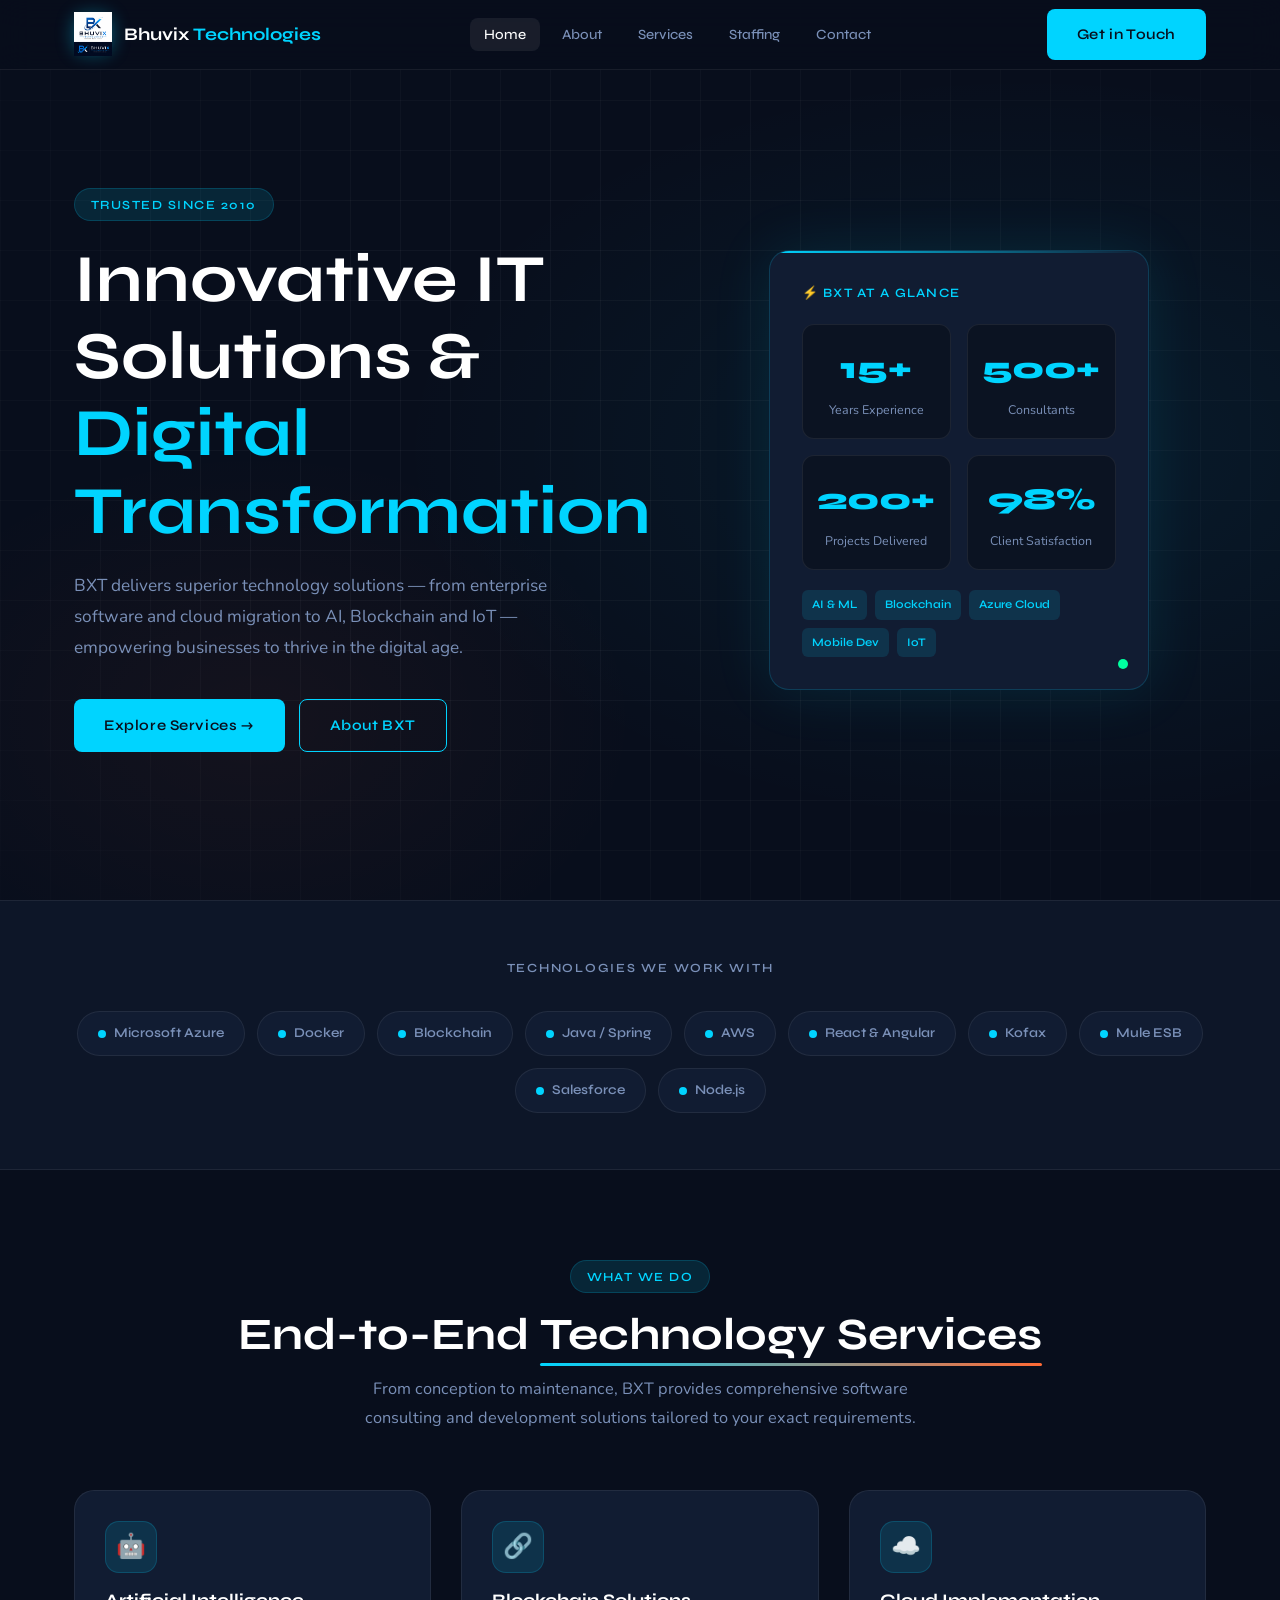
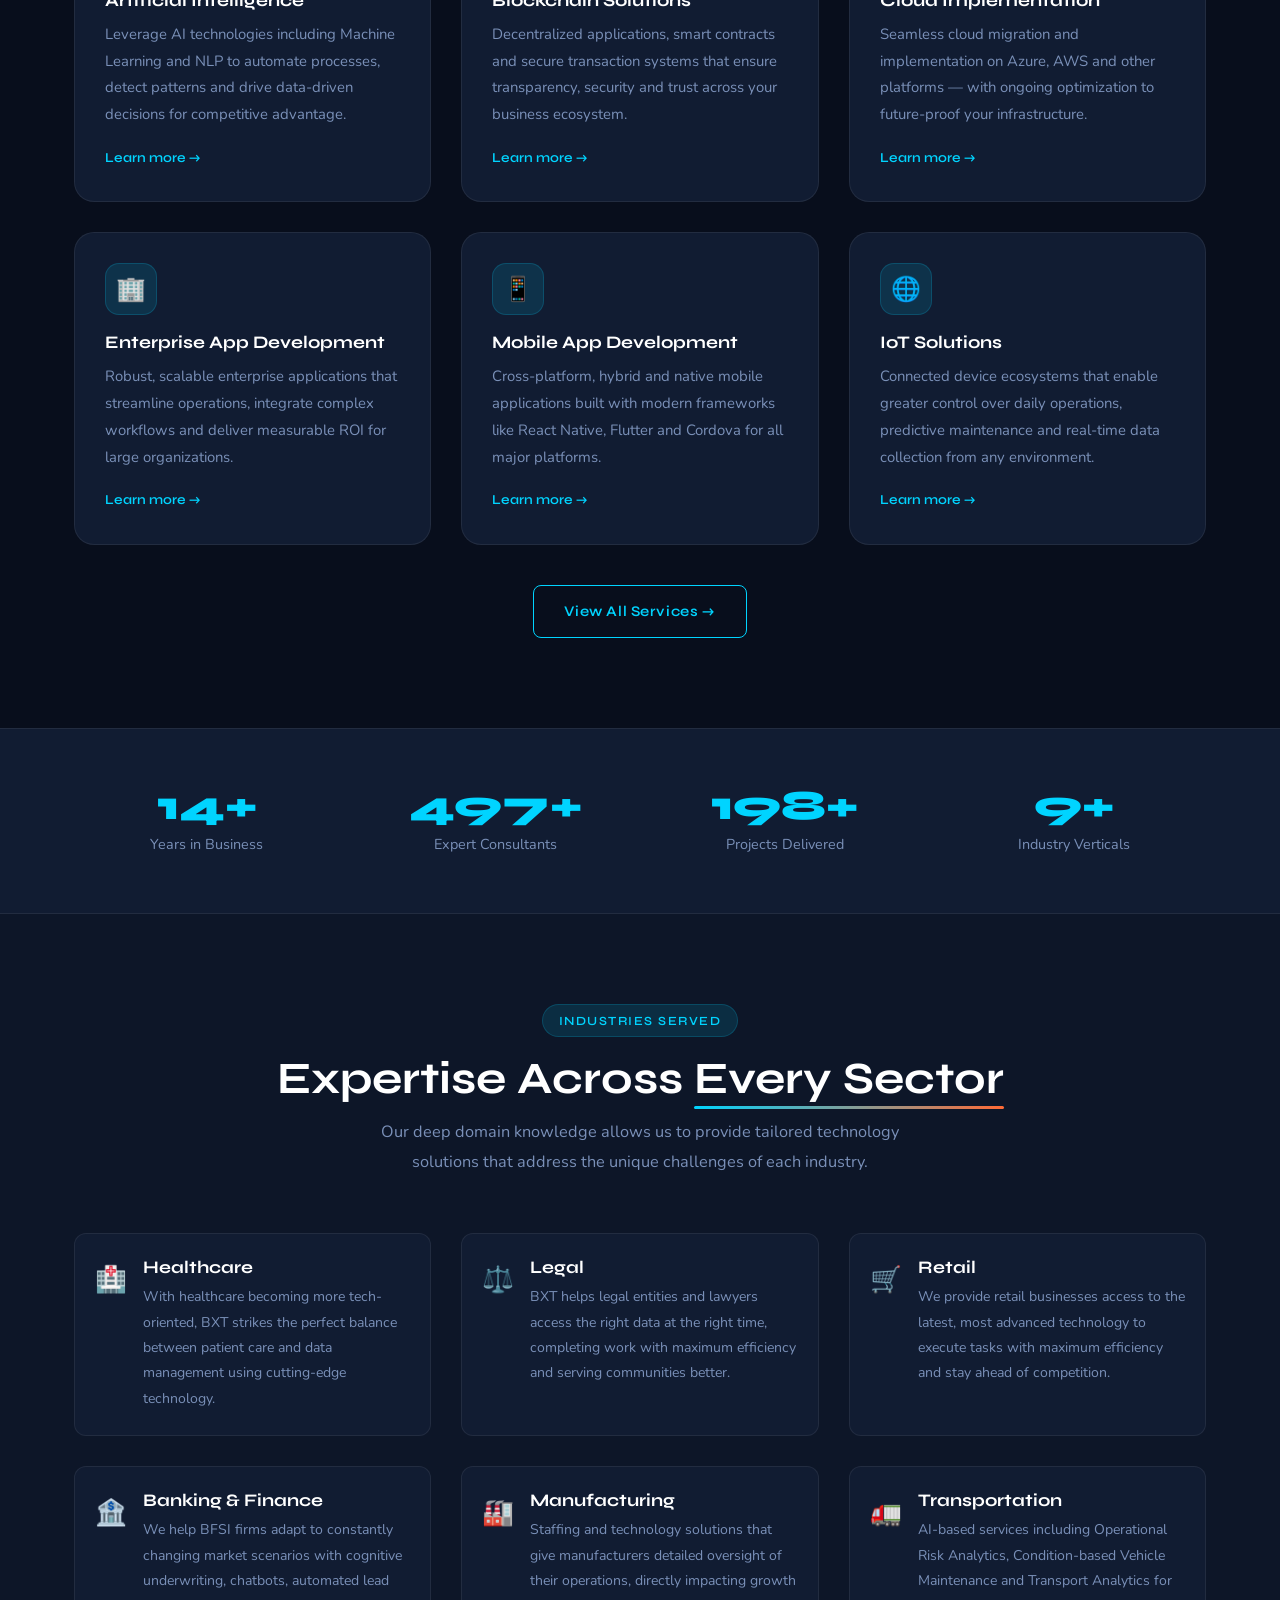
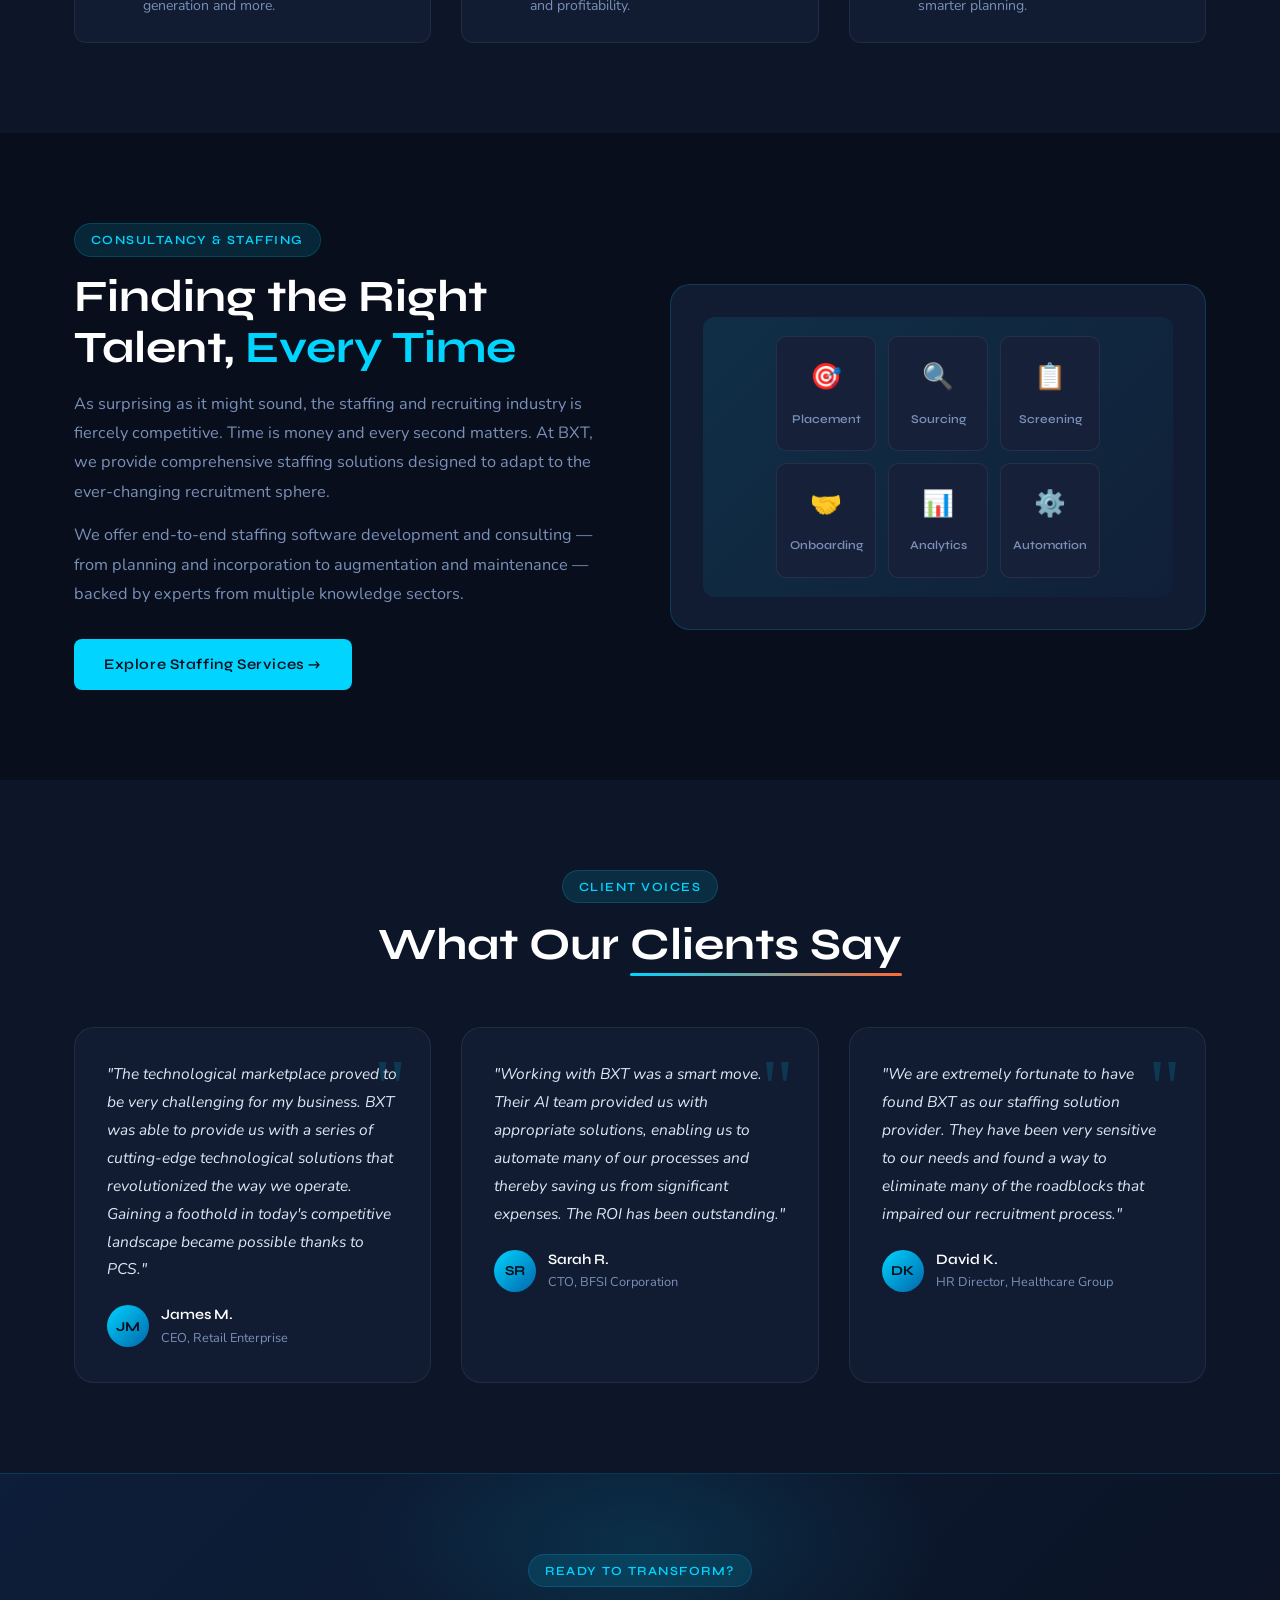
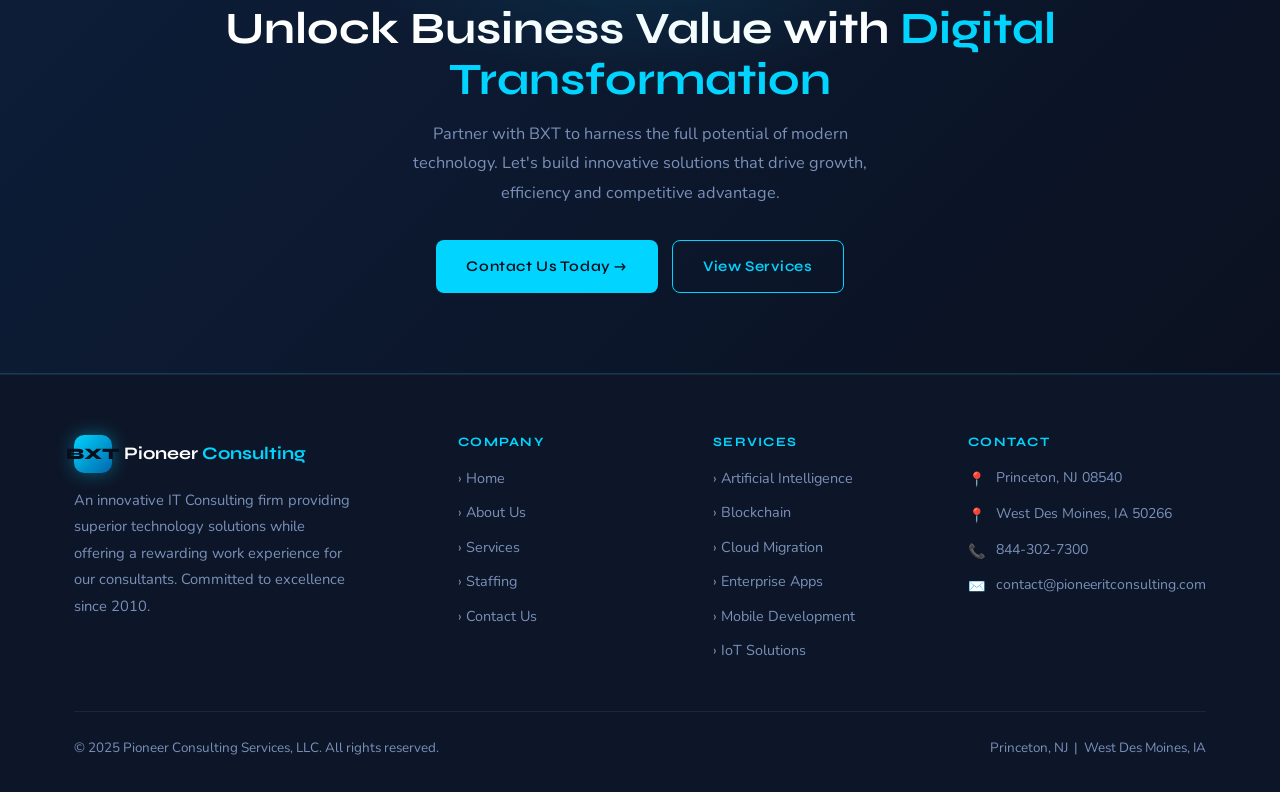
==== index.html @ 69ef2c5a "File uploaded First commit." ====
<!DOCTYPE html>
<html lang="en">
<head>
  <meta charset="UTF-8" />
  <meta name="viewport" content="width=device-width, initial-scale=1.0" />
  <title>Pioneer Consulting Services – Innovative IT Solutions</title>
  <link rel="stylesheet" href="style.css" />
</head>
<body>

<!-- ══ NAVBAR ══ -->
<nav class="navbar">
  <div class="container">
	<!-- <a href="index.html" class="nav-logo"> -->
	  <!-- <img src="logo.png" alt="Pioneer Consulting Services" style="height:44px; width:auto; display:block;" /> -->
	<!-- </a> -->
    <a href="index.html" class="nav-logo">
      <div class="nav-logo-icon"><img src="logo.jpeg" alt="Pioneer Consulting Services" style="height:44px; width:auto; display:block;" /></div>
      <div class="nav-logo-text">Bhuvix <span>Technologies</span></div>
    </a>
    <ul class="nav-links" id="navLinks">
      <li><a href="index.html">Home</a></li>
      <li><a href="about.html">About</a></li>
      <li><a href="services.html">Services</a></li>
      <li><a href="staffing.html">Staffing</a></li>
      <li><a href="contact.html">Contact</a></li>
    </ul>
    <div class="nav-cta-wrap">
      <a href="contact.html" class="btn btn-primary nav-cta">Get in Touch</a>
    </div>
    <div class="nav-hamburger" id="hamburger">
      <span></span><span></span><span></span>
    </div>
  </div>
</nav>

<!-- ══ HERO ══ -->
<section class="hero">
  <div class="hero-bg"></div>
  <div class="hero-grid"></div>
  <div class="container">
    <div class="hero-inner">
      <div class="hero-content">
        <div class="pill">Trusted Since 2010</div>
        <h1>Innovative IT Solutions &amp; <span>Digital Transformation</span></h1>
        <p>BXT delivers superior technology solutions — from enterprise software and cloud migration to AI, Blockchain and IoT — empowering businesses to thrive in the digital age.</p>
        <div class="hero-btns">
          <a href="services.html" class="btn btn-primary">Explore Services &rarr;</a>
          <a href="about.html" class="btn btn-outline">About BXT</a>
        </div>
      </div>
      <div class="hero-visual">
        <div class="hero-card">
          <div class="hero-card-title">⚡ BXT at a Glance</div>
          <div class="hero-stat-grid">
            <div class="hero-stat">
              <div class="num"><span data-target="15" data-suffix="+">0+</span></div>
              <div class="lbl">Years Experience</div>
            </div>
            <div class="hero-stat">
              <div class="num"><span data-target="500" data-suffix="+">0+</span></div>
              <div class="lbl">Consultants</div>
            </div>
            <div class="hero-stat">
              <div class="num"><span data-target="200" data-suffix="+">0+</span></div>
              <div class="lbl">Projects Delivered</div>
            </div>
            <div class="hero-stat">
              <div class="num"><span data-target="98" data-suffix="%">0%</span></div>
              <div class="lbl">Client Satisfaction</div>
            </div>
          </div>
          <div class="hero-tech-row">
            <span class="hero-tech-tag">AI &amp; ML</span>
            <span class="hero-tech-tag">Blockchain</span>
            <span class="hero-tech-tag">Azure Cloud</span>
            <span class="hero-tech-tag">Mobile Dev</span>
            <span class="hero-tech-tag">IoT</span>
          </div>
          <div class="hero-pulse"></div>
        </div>
      </div>
    </div>
  </div>
</section>

<!-- ══ TECH STRIP ══ -->
<div class="tech-strip">
  <div class="container">
    <p class="tech-strip-label">Technologies We Work With</p>
    <div class="tech-logos">
      <div class="tech-logo-pill"><span class="dot"></span> Microsoft Azure</div>
      <div class="tech-logo-pill"><span class="dot"></span> Docker</div>
      <div class="tech-logo-pill"><span class="dot"></span> Blockchain</div>
      <div class="tech-logo-pill"><span class="dot"></span> Java / Spring</div>
      <div class="tech-logo-pill"><span class="dot"></span> AWS</div>
      <div class="tech-logo-pill"><span class="dot"></span> React &amp; Angular</div>
      <div class="tech-logo-pill"><span class="dot"></span> Kofax</div>
      <div class="tech-logo-pill"><span class="dot"></span> Mule ESB</div>
      <div class="tech-logo-pill"><span class="dot"></span> Salesforce</div>
      <div class="tech-logo-pill"><span class="dot"></span> Node.js</div>
    </div>
  </div>
</div>

<!-- ══ SERVICES OVERVIEW ══ -->
<section class="section">
  <div class="container">
    <div class="section-head animate">
      <div class="pill">What We Do</div>
      <h2>End-to-End <span class="u-line">Technology Services</span></h2>
      <p>From conception to maintenance, BXT provides comprehensive software consulting and development solutions tailored to your exact requirements.</p>
    </div>
    <div class="grid-3">
      <div class="svc-card animate delay-1">
        <div class="svc-icon">🤖</div>
        <h3>Artificial Intelligence</h3>
        <p>Leverage AI technologies including Machine Learning and NLP to automate processes, detect patterns and drive data-driven decisions for competitive advantage.</p>
        <a href="services.html" class="arrow">Learn more &rarr;</a>
      </div>
      <div class="svc-card animate delay-2">
        <div class="svc-icon">🔗</div>
        <h3>Blockchain Solutions</h3>
        <p>Decentralized applications, smart contracts and secure transaction systems that ensure transparency, security and trust across your business ecosystem.</p>
        <a href="services.html" class="arrow">Learn more &rarr;</a>
      </div>
      <div class="svc-card animate delay-3">
        <div class="svc-icon">☁️</div>
        <h3>Cloud Implementation</h3>
        <p>Seamless cloud migration and implementation on Azure, AWS and other platforms — with ongoing optimization to future-proof your infrastructure.</p>
        <a href="services.html" class="arrow">Learn more &rarr;</a>
      </div>
      <div class="svc-card animate delay-1">
        <div class="svc-icon">🏢</div>
        <h3>Enterprise App Development</h3>
        <p>Robust, scalable enterprise applications that streamline operations, integrate complex workflows and deliver measurable ROI for large organizations.</p>
        <a href="services.html" class="arrow">Learn more &rarr;</a>
      </div>
      <div class="svc-card animate delay-2">
        <div class="svc-icon">📱</div>
        <h3>Mobile App Development</h3>
        <p>Cross-platform, hybrid and native mobile applications built with modern frameworks like React Native, Flutter and Cordova for all major platforms.</p>
        <a href="services.html" class="arrow">Learn more &rarr;</a>
      </div>
      <div class="svc-card animate delay-3">
        <div class="svc-icon">🌐</div>
        <h3>IoT Solutions</h3>
        <p>Connected device ecosystems that enable greater control over daily operations, predictive maintenance and real-time data collection from any environment.</p>
        <a href="services.html" class="arrow">Learn more &rarr;</a>
      </div>
    </div>
    <div style="text-align:center; margin-top:40px;">
      <a href="services.html" class="btn btn-outline">View All Services &rarr;</a>
    </div>
  </div>
</section>

<!-- ══ STATS BANNER ══ -->
<div class="stats-banner">
  <div class="container">
    <div class="stat-item animate">
      <div class="num"><span data-target="15" data-suffix="+">0</span></div>
      <div class="lbl">Years in Business</div>
    </div>
    <div class="stat-item animate delay-1">
      <div class="num"><span data-target="500" data-suffix="+">0</span></div>
      <div class="lbl">Expert Consultants</div>
    </div>
    <div class="stat-item animate delay-2">
      <div class="num"><span data-target="200" data-suffix="+">0</span></div>
      <div class="lbl">Projects Delivered</div>
    </div>
    <div class="stat-item animate delay-3">
      <div class="num"><span data-target="10" data-suffix="+">0</span></div>
      <div class="lbl">Industry Verticals</div>
    </div>
  </div>
</div>

<!-- ══ INDUSTRIES ══ -->
<section class="section section--alt">
  <div class="container">
    <div class="section-head animate">
      <div class="pill">Industries Served</div>
      <h2>Expertise Across <span class="u-line">Every Sector</span></h2>
      <p>Our deep domain knowledge allows us to provide tailored technology solutions that address the unique challenges of each industry.</p>
    </div>
    <div class="grid-3">
      <div class="ind-card animate delay-1">
        <div class="ind-icon">🏥</div>
        <div>
          <h4>Healthcare</h4>
          <p>With healthcare becoming more tech-oriented, BXT strikes the perfect balance between patient care and data management using cutting-edge technology.</p>
        </div>
      </div>
      <div class="ind-card animate delay-2">
        <div class="ind-icon">⚖️</div>
        <div>
          <h4>Legal</h4>
          <p>BXT helps legal entities and lawyers access the right data at the right time, completing work with maximum efficiency and serving communities better.</p>
        </div>
      </div>
      <div class="ind-card animate delay-3">
        <div class="ind-icon">🛒</div>
        <div>
          <h4>Retail</h4>
          <p>We provide retail businesses access to the latest, most advanced technology to execute tasks with maximum efficiency and stay ahead of competition.</p>
        </div>
      </div>
      <div class="ind-card animate delay-1">
        <div class="ind-icon">🏦</div>
        <div>
          <h4>Banking &amp; Finance</h4>
          <p>We help BFSI firms adapt to constantly changing market scenarios with cognitive underwriting, chatbots, automated lead generation and more.</p>
        </div>
      </div>
      <div class="ind-card animate delay-2">
        <div class="ind-icon">🏭</div>
        <div>
          <h4>Manufacturing</h4>
          <p>Staffing and technology solutions that give manufacturers detailed oversight of their operations, directly impacting growth and profitability.</p>
        </div>
      </div>
      <div class="ind-card animate delay-3">
        <div class="ind-icon">🚛</div>
        <div>
          <h4>Transportation</h4>
          <p>AI-based services including Operational Risk Analytics, Condition-based Vehicle Maintenance and Transport Analytics for smarter planning.</p>
        </div>
      </div>
    </div>
  </div>
</section>

<!-- ══ STAFFING HIGHLIGHT ══ -->
<section class="section">
  <div class="container">
    <div class="about-block">
      <div class="animate">
        <div class="pill">Consultancy &amp; Staffing</div>
        <h2>Finding the Right Talent, <span style="color:var(--cyan)">Every Time</span></h2>
        <p>As surprising as it might sound, the staffing and recruiting industry is fiercely competitive. Time is money and every second matters. At BXT, we provide comprehensive staffing solutions designed to adapt to the ever-changing recruitment sphere.</p>
        <p>We offer end-to-end staffing software development and consulting — from planning and incorporation to augmentation and maintenance — backed by experts from multiple knowledge sectors.</p>
        <a href="staffing.html" class="btn btn-primary" style="margin-top:16px;">Explore Staffing Services &rarr;</a>
      </div>
      <div class="about-img animate delay-2">
        <div class="about-img-inner">
          <div class="about-icon-grid">
            <div class="about-icon-cell"><span class="icon">🎯</span><span>Placement</span></div>
            <div class="about-icon-cell"><span class="icon">🔍</span><span>Sourcing</span></div>
            <div class="about-icon-cell"><span class="icon">📋</span><span>Screening</span></div>
            <div class="about-icon-cell"><span class="icon">🤝</span><span>Onboarding</span></div>
            <div class="about-icon-cell"><span class="icon">📊</span><span>Analytics</span></div>
            <div class="about-icon-cell"><span class="icon">⚙️</span><span>Automation</span></div>
          </div>
        </div>
      </div>
    </div>
  </div>
</section>

<!-- ══ TESTIMONIALS ══ -->
<section class="section section--alt">
  <div class="container">
    <div class="section-head animate">
      <div class="pill">Client Voices</div>
      <h2>What Our <span class="u-line">Clients Say</span></h2>
    </div>
    <div class="grid-3">
      <div class="testi-card animate delay-1">
        <p class="testi-text">"The technological marketplace proved to be very challenging for my business. BXT was able to provide us with a series of cutting-edge technological solutions that revolutionized the way we operate. Gaining a foothold in today's competitive landscape became possible thanks to PCS."</p>
        <div class="testi-author">
          <div class="testi-avatar">JM</div>
          <div>
            <div class="testi-name">James M.</div>
            <div class="testi-role">CEO, Retail Enterprise</div>
          </div>
        </div>
      </div>
      <div class="testi-card animate delay-2">
        <p class="testi-text">"Working with BXT was a smart move. Their AI team provided us with appropriate solutions, enabling us to automate many of our processes and thereby saving us from significant expenses. The ROI has been outstanding."</p>
        <div class="testi-author">
          <div class="testi-avatar">SR</div>
          <div>
            <div class="testi-name">Sarah R.</div>
            <div class="testi-role">CTO, BFSI Corporation</div>
          </div>
        </div>
      </div>
      <div class="testi-card animate delay-3">
        <p class="testi-text">"We are extremely fortunate to have found BXT as our staffing solution provider. They have been very sensitive to our needs and found a way to eliminate many of the roadblocks that impaired our recruitment process."</p>
        <div class="testi-author">
          <div class="testi-avatar">DK</div>
          <div>
            <div class="testi-name">David K.</div>
            <div class="testi-role">HR Director, Healthcare Group</div>
          </div>
        </div>
      </div>
    </div>
  </div>
</section>

<!-- ══ CTA BANNER ══ -->
<div class="cta-banner">
  <div class="container">
    <div class="pill">Ready to Transform?</div>
    <h2>Unlock Business Value with <span style="color:var(--cyan)">Digital Transformation</span></h2>
    <p>Partner with BXT to harness the full potential of modern technology. Let's build innovative solutions that drive growth, efficiency and competitive advantage.</p>
    <div class="cta-btns">
      <a href="contact.html" class="btn btn-primary">Contact Us Today &rarr;</a>
      <a href="services.html" class="btn btn-outline">View Services</a>
    </div>
  </div>
</div>

<!-- ══ FOOTER ══ -->
<footer>
  <div class="container">
    <div class="footer-grid">
      <div class="footer-brand">
        <a href="index.html" class="nav-logo" style="display:inline-flex;">
          <div class="nav-logo-icon">BXT</div>
          <div class="nav-logo-text">Pioneer <span>Consulting</span></div>
        </a>
        <p>An innovative IT Consulting firm providing superior technology solutions while offering a rewarding work experience for our consultants. Committed to excellence since 2010.</p>
      </div>
      <div class="footer-col">
        <h5>Company</h5>
        <ul>
          <li><a href="index.html">&rsaquo; Home</a></li>
          <li><a href="about.html">&rsaquo; About Us</a></li>
          <li><a href="services.html">&rsaquo; Services</a></li>
          <li><a href="staffing.html">&rsaquo; Staffing</a></li>
          <li><a href="contact.html">&rsaquo; Contact Us</a></li>
        </ul>
      </div>
      <div class="footer-col">
        <h5>Services</h5>
        <ul>
          <li><a href="services.html">&rsaquo; Artificial Intelligence</a></li>
          <li><a href="services.html">&rsaquo; Blockchain</a></li>
          <li><a href="services.html">&rsaquo; Cloud Migration</a></li>
          <li><a href="services.html">&rsaquo; Enterprise Apps</a></li>
          <li><a href="services.html">&rsaquo; Mobile Development</a></li>
          <li><a href="services.html">&rsaquo; IoT Solutions</a></li>
        </ul>
      </div>
      <div class="footer-col">
        <h5>Contact</h5>
        <ul class="footer-contact">
          <li><span class="icon">📍</span> Princeton, NJ 08540</li>
          <li><span class="icon">📍</span> West Des Moines, IA 50266</li>
          <li><span class="icon">📞</span> 844-302-7300</li>
          <li><span class="icon">✉️</span> contact@pioneeritconsulting.com</li>
        </ul>
      </div>
    </div>
    <div class="footer-bottom">
      <p style="color:var(--muted);">&copy; 2025 Pioneer Consulting Services, LLC. All rights reserved.</p>
      <p style="color:var(--muted);">Princeton, NJ &nbsp;|&nbsp; West Des Moines, IA</p>
    </div>
  </div>
</footer>

<script src="script.js"></script>
</body>
</html>
---- style.css ----
/* ================================================
   PIONEER CONSULTING SERVICES – Main Stylesheet
   Design: Deep-space precision tech
   ================================================ */

@import url('https://fonts.googleapis.com/css2?family=Syne:wght@400;500;600;700;800&family=Nunito:wght@300;400;500;600&display=swap');

/* ── CSS Variables ── */
:root {
  --bg:         #080E1C;
  --bg2:        #0D1628;
  --card:       #111C32;
  --card2:      #162038;
  --cyan:       #00D4FF;
  --cyan-dim:   rgba(0, 212, 255, 0.12);
  --cyan-mid:   rgba(0, 212, 255, 0.25);
  --orange:     #FF6A35;
  --orange-dim: rgba(255, 106, 53, 0.12);
  --text:       #DDE6F5;
  --muted:      #7A90B8;
  --white:      #FFFFFF;
  --border:     rgba(0, 212, 255, 0.18);
  --border2:    rgba(255, 255, 255, 0.07);
  --shadow:     0 4px 40px rgba(0, 0, 0, 0.55);
  --radius:     12px;
  --radius-lg:  20px;
  --nav-h:      70px;
}

/* ── Reset ── */
*, *::before, *::after { box-sizing: border-box; margin: 0; padding: 0; }
html { scroll-behavior: smooth; }
body {
  font-family: 'Nunito', sans-serif;
  font-weight: 400;
  background: var(--bg);
  color: var(--text);
  line-height: 1.7;
  overflow-x: hidden;
}
img { max-width: 100%; display: block; }
a { color: inherit; text-decoration: none; }
ul { list-style: none; }

/* ── Typography ── */
h1,h2,h3,h4,h5 {
  font-family: 'Syne', sans-serif;
  font-weight: 700;
  line-height: 1.15;
  color: var(--white);
}
h1 { font-size: clamp(2.4rem, 5.5vw, 4.2rem); }
h2 { font-size: clamp(1.8rem, 3.5vw, 2.8rem); }
h3 { font-size: 1.35rem; }
h4 { font-size: 1.1rem; }
p  { color: var(--muted); font-size: 1.02rem; line-height: 1.8; }

/* ── Layout helpers ── */
.container { max-width: 1180px; margin: 0 auto; padding: 0 24px; }
.section    { padding: 90px 0; }
.section--alt { background: var(--bg2); }
.grid-2 { display: grid; grid-template-columns: repeat(2, 1fr); gap: 40px; }
.grid-3 { display: grid; grid-template-columns: repeat(3, 1fr); gap: 30px; }
.grid-4 { display: grid; grid-template-columns: repeat(4, 1fr); gap: 24px; }
@media(max-width:900px) { .grid-2,.grid-3,.grid-4 { grid-template-columns: 1fr; } }
@media(min-width:600px) and (max-width:900px) {
  .grid-3 { grid-template-columns: repeat(2,1fr); }
  .grid-4 { grid-template-columns: repeat(2,1fr); }
}

/* ── Pill label ── */
.pill {
  display: inline-block;
  font-family: 'Syne', sans-serif;
  font-size: 0.78rem;
  font-weight: 600;
  letter-spacing: 0.12em;
  text-transform: uppercase;
  background: var(--cyan-dim);
  color: var(--cyan);
  border: 1px solid var(--border);
  border-radius: 50px;
  padding: 5px 16px;
  margin-bottom: 16px;
}

/* ── Section heading ── */
.section-head { text-align: center; margin-bottom: 56px; }
.section-head h2 { margin-bottom: 14px; }
.section-head p  { max-width: 580px; margin: 0 auto; }
.section-head .pill { margin: 0 auto 16px; display: table; }

/* ── Accent underline ── */
.u-line {
  display: inline-block;
  position: relative;
}
.u-line::after {
  content: '';
  position: absolute;
  bottom: -5px;
  left: 0; right: 0;
  height: 3px;
  background: linear-gradient(90deg, var(--cyan), var(--orange));
  border-radius: 2px;
}

/* ── Buttons ── */
.btn {
  display: inline-flex;
  align-items: center;
  gap: 8px;
  font-family: 'Syne', sans-serif;
  font-size: 0.92rem;
  font-weight: 600;
  letter-spacing: 0.04em;
  padding: 13px 30px;
  border-radius: 8px;
  cursor: pointer;
  transition: all .25s ease;
  border: none;
}
.btn-primary {
  background: var(--cyan);
  color: var(--bg);
}
.btn-primary:hover { background: #33DEFF; transform: translateY(-2px); box-shadow: 0 8px 28px rgba(0,212,255,.35); }
.btn-outline {
  background: transparent;
  color: var(--cyan);
  border: 1.5px solid var(--cyan);
}
.btn-outline:hover { background: var(--cyan-dim); transform: translateY(-2px); }
.btn-orange {
  background: var(--orange);
  color: var(--white);
}
.btn-orange:hover { background: #ff7f52; transform: translateY(-2px); box-shadow: 0 8px 28px rgba(255,106,53,.35); }

/* ── Navbar ── */
.navbar {
  position: fixed; top: 0; left: 0; right: 0; z-index: 999;
  height: var(--nav-h);
  background: rgba(8, 14, 28, 0.85);
  backdrop-filter: blur(16px);
  border-bottom: 1px solid var(--border2);
  display: flex;
  align-items: center;
}
.navbar .container {
  display: flex;
  align-items: center;
  justify-content: space-between;
  width: 100%;
}
.nav-logo {
  display: flex; align-items: center; gap: 12px;
}
.nav-logo-icon {
  width: 38px; height: 38px;
  background: linear-gradient(135deg, var(--cyan), #0066AA);
  border-radius: 10px;
  display: flex; align-items: center; justify-content: center;
  font-family: 'Syne', sans-serif;
  font-size: 1rem; font-weight: 800;
  color: var(--bg);
  box-shadow: 0 0 18px rgba(0,212,255,.4);
}
.nav-logo-text { font-family: 'Syne', sans-serif; font-weight: 700; font-size: 1.1rem; color: var(--white); }
.nav-logo-text span { color: var(--cyan); }
.nav-links {
  display: flex; align-items: center; gap: 8px;
}
.nav-links a {
  font-family: 'Syne', sans-serif;
  font-size: 0.88rem;
  font-weight: 500;
  color: var(--muted);
  padding: 8px 14px;
  border-radius: 8px;
  transition: all .2s;
}
.nav-links a:hover, .nav-links a.active { color: var(--white); background: var(--border2); }
.nav-cta { margin-left: 12px; }
.nav-hamburger {
  display: none;
  flex-direction: column; gap: 5px;
  cursor: pointer; padding: 4px;
}
.nav-hamburger span { display: block; width: 24px; height: 2px; background: var(--text); border-radius: 2px; transition: all .3s; }
@media(max-width:768px) {
  .nav-hamburger { display: flex; }
  .nav-links, .nav-cta-wrap { display: none; }
  .nav-links.open {
    display: flex; flex-direction: column;
    position: fixed; top: var(--nav-h); left: 0; right: 0;
    background: var(--bg2);
    border-bottom: 1px solid var(--border);
    padding: 20px 24px;
    gap: 4px;
  }
  .nav-links.open + .nav-cta-wrap { display: block; position: fixed; top: calc(var(--nav-h) + 210px); left: 24px; }
}
.page-pad { padding-top: var(--nav-h); }

/* ── Hero ── */
.hero {
  min-height: 100vh;
  display: flex; align-items: center;
  position: relative;
  overflow: hidden;
  padding: 120px 0 80px;
}
.hero-bg {
  position: absolute; inset: 0; z-index: 0;
  background:
    radial-gradient(ellipse 70% 60% at 80% 50%, rgba(0,212,255,0.07) 0%, transparent 70%),
    radial-gradient(ellipse 50% 50% at 20% 80%, rgba(255,106,53,0.05) 0%, transparent 60%),
    var(--bg);
}
.hero-grid {
  position: absolute; inset: 0; z-index: 0;
  background-image:
    linear-gradient(var(--border2) 1px, transparent 1px),
    linear-gradient(90deg, var(--border2) 1px, transparent 1px);
  background-size: 50px 50px;
  opacity: .5;
  mask-image: radial-gradient(ellipse 80% 80% at 50% 50%, black 40%, transparent 100%);
}
.hero .container { position: relative; z-index: 1; }
.hero-inner {
  display: grid; grid-template-columns: 1fr 1fr; gap: 60px; align-items: center;
}
@media(max-width:768px) { .hero-inner { grid-template-columns: 1fr; } }
.hero-content .pill { margin-bottom: 20px; }
.hero-content h1 { margin-bottom: 20px; }
.hero-content h1 span { color: var(--cyan); }
.hero-content p { font-size: 1.08rem; margin-bottom: 36px; max-width: 500px; }
.hero-btns { display: flex; gap: 14px; flex-wrap: wrap; }
.hero-visual {
  position: relative;
  display: flex; align-items: center; justify-content: center;
}
.hero-card {
  background: var(--card);
  border: 1px solid var(--border);
  border-radius: var(--radius-lg);
  padding: 32px;
  box-shadow: 0 0 60px rgba(0,212,255,.1);
  width: 100%; max-width: 380px;
  position: relative;
  overflow: hidden;
}
.hero-card::before {
  content: '';
  position: absolute; top: 0; left: 0; right: 0;
  height: 2px;
  background: linear-gradient(90deg, var(--cyan), transparent);
}
.hero-card-title {
  font-family: 'Syne', sans-serif;
  font-size: 0.8rem; font-weight: 600;
  letter-spacing: .1em; text-transform: uppercase;
  color: var(--cyan); margin-bottom: 20px;
}
.hero-stat-grid { display: grid; grid-template-columns: 1fr 1fr; gap: 16px; }
.hero-stat {
  background: rgba(0,0,0,.3);
  border: 1px solid var(--border2);
  border-radius: var(--radius);
  padding: 18px 14px;
  text-align: center;
}
.hero-stat .num {
  font-family: 'Syne', sans-serif;
  font-size: 1.9rem; font-weight: 800; color: var(--white);
}
.hero-stat .num span { color: var(--cyan); }
.hero-stat .lbl { font-size: 0.78rem; color: var(--muted); margin-top: 4px; }
.hero-tech-row {
  display: flex; flex-wrap: wrap; gap: 8px; margin-top: 20px;
}
.hero-tech-tag {
  font-family: 'Syne', sans-serif;
  font-size: 0.72rem; font-weight: 600;
  background: var(--cyan-dim);
  color: var(--cyan);
  border-radius: 6px;
  padding: 5px 10px;
}
.hero-pulse {
  position: absolute; bottom: 20px; right: 20px;
  width: 10px; height: 10px;
  background: #00FF9F;
  border-radius: 50%;
  animation: pulse 2s ease-in-out infinite;
}
@keyframes pulse {
  0%,100% { box-shadow: 0 0 0 0 rgba(0,255,159,.6); }
  50%      { box-shadow: 0 0 0 10px rgba(0,255,159,0); }
}

/* ── Services cards ── */
.svc-card {
  background: var(--card);
  border: 1px solid var(--border2);
  border-radius: var(--radius-lg);
  padding: 30px;
  transition: all .3s ease;
  position: relative;
  overflow: hidden;
}
.svc-card::before {
  content: '';
  position: absolute; top: 0; left: 0; right: 0;
  height: 2px;
  background: linear-gradient(90deg, var(--cyan), transparent);
  opacity: 0;
  transition: opacity .3s;
}
.svc-card:hover { border-color: var(--border); transform: translateY(-6px); box-shadow: 0 20px 60px rgba(0,0,0,.4); }
.svc-card:hover::before { opacity: 1; }
.svc-icon {
  width: 52px; height: 52px;
  background: var(--cyan-dim);
  border: 1px solid var(--border);
  border-radius: 14px;
  display: flex; align-items: center; justify-content: center;
  font-size: 1.5rem;
  margin-bottom: 18px;
}
.svc-card h3 { margin-bottom: 10px; font-size: 1.1rem; }
.svc-card p  { font-size: 0.93rem; }
.svc-card .arrow {
  display: inline-flex; align-items: center; gap: 6px;
  color: var(--cyan); font-size: 0.85rem; font-weight: 600;
  margin-top: 18px; font-family: 'Syne', sans-serif;
  transition: gap .2s;
}
.svc-card:hover .arrow { gap: 10px; }

/* ── Stats banner ── */
.stats-banner {
  background: var(--card);
  border-top: 1px solid var(--border2);
  border-bottom: 1px solid var(--border2);
  padding: 56px 0;
}
.stats-banner .container {
  display: grid; grid-template-columns: repeat(4, 1fr); gap: 24px;
  text-align: center;
}
@media(max-width:768px) { .stats-banner .container { grid-template-columns: repeat(2,1fr); } }
.stat-item .num {
  font-family: 'Syne', sans-serif;
  font-size: 2.6rem; font-weight: 800;
  color: var(--cyan);
  line-height: 1;
}
.stat-item .num sup { font-size: 1.2rem; vertical-align: super; }
.stat-item .lbl { font-size: 0.9rem; color: var(--muted); margin-top: 6px; }

/* ── Industry cards ── */
.ind-card {
  background: var(--card);
  border: 1px solid var(--border2);
  border-radius: var(--radius);
  padding: 24px 20px;
  display: flex; align-items: flex-start; gap: 16px;
  transition: all .3s;
}
.ind-card:hover { border-color: var(--border); background: var(--card2); }
.ind-icon { font-size: 1.6rem; flex-shrink: 0; }
.ind-card h4 { margin-bottom: 6px; }
.ind-card p  { font-size: 0.88rem; }

/* ── Tech logos strip ── */
.tech-strip {
  padding: 56px 0;
  background: var(--bg2);
  border-top: 1px solid var(--border2);
  border-bottom: 1px solid var(--border2);
}
.tech-strip-label {
  text-align: center;
  font-family: 'Syne', sans-serif;
  font-size: 0.78rem; font-weight: 600;
  letter-spacing: .14em; text-transform: uppercase;
  color: var(--muted); margin-bottom: 32px;
}
.tech-logos {
  display: flex; flex-wrap: wrap; justify-content: center; align-items: center;
  gap: 12px;
}
.tech-logo-pill {
  display: flex; align-items: center; gap: 8px;
  background: var(--card);
  border: 1px solid var(--border2);
  border-radius: 50px;
  padding: 10px 20px;
  font-family: 'Syne', sans-serif;
  font-size: 0.84rem; font-weight: 600;
  color: var(--muted);
  transition: all .2s;
}
.tech-logo-pill:hover { color: var(--white); border-color: var(--border); background: var(--card2); }
.tech-logo-pill .dot {
  width: 8px; height: 8px; border-radius: 50%;
  background: var(--cyan);
}

/* ── Testimonials ── */
.testi-card {
  background: var(--card);
  border: 1px solid var(--border2);
  border-radius: var(--radius-lg);
  padding: 32px;
  position: relative;
}
.testi-card::before {
  content: '"';
  position: absolute; top: 20px; right: 24px;
  font-size: 5rem; line-height: 1;
  font-family: Georgia, serif;
  color: var(--cyan); opacity: 0.15;
}
.testi-text { font-size: 0.97rem; font-style: italic; color: var(--text); margin-bottom: 20px; }
.testi-author { display: flex; align-items: center; gap: 12px; }
.testi-avatar {
  width: 42px; height: 42px; border-radius: 50%;
  background: linear-gradient(135deg, var(--cyan), #0066AA);
  display: flex; align-items: center; justify-content: center;
  font-family: 'Syne', sans-serif; font-weight: 700; font-size: 0.85rem;
  color: var(--bg);
  flex-shrink: 0;
}
.testi-name { font-family: 'Syne', sans-serif; font-weight: 600; font-size: 0.9rem; color: var(--white); }
.testi-role { font-size: 0.8rem; color: var(--muted); }

/* ── CTA banner ── */
.cta-banner {
  background: linear-gradient(135deg, #0D1E3A 0%, #0B1120 100%);
  border-top: 1px solid var(--border);
  border-bottom: 1px solid var(--border);
  padding: 80px 0;
  text-align: center;
  position: relative; overflow: hidden;
}
.cta-banner::before {
  content: '';
  position: absolute; top: -80px; left: 50%; transform: translateX(-50%);
  width: 600px; height: 300px;
  background: radial-gradient(ellipse, rgba(0,212,255,.12) 0%, transparent 70%);
  pointer-events: none;
}
.cta-banner h2 { margin-bottom: 14px; }
.cta-banner p  { max-width: 500px; margin: 0 auto 32px; }
.cta-btns { display: flex; gap: 14px; justify-content: center; flex-wrap: wrap; }

/* ── Footer ── */
footer {
  background: var(--bg2);
  border-top: 1px solid var(--border2);
  padding: 60px 0 32px;
}
.footer-grid {
  display: grid; grid-template-columns: 1.6fr 1fr 1fr 1fr; gap: 40px;
  margin-bottom: 48px;
}
@media(max-width:900px) { .footer-grid { grid-template-columns: repeat(2, 1fr); } }
@media(max-width:500px)  { .footer-grid { grid-template-columns: 1fr; } }
.footer-brand p { font-size: 0.92rem; margin: 14px 0 20px; max-width: 280px; }
.footer-col h5 {
  font-family: 'Syne', sans-serif;
  font-size: 0.8rem; font-weight: 700;
  letter-spacing: .1em; text-transform: uppercase;
  color: var(--cyan); margin-bottom: 16px;
}
.footer-col ul { display: flex; flex-direction: column; gap: 10px; }
.footer-col ul li a {
  font-size: 0.9rem; color: var(--muted);
  transition: color .2s;
  display: flex; align-items: center; gap: 6px;
}
.footer-col ul li a:hover { color: var(--white); }
.footer-contact li { display: flex; gap: 10px; align-items: flex-start; font-size: 0.88rem; color: var(--muted); }
.footer-contact li .icon { color: var(--cyan); flex-shrink: 0; margin-top: 2px; }
.footer-bottom {
  border-top: 1px solid var(--border2);
  padding-top: 24px;
  display: flex; justify-content: space-between; align-items: center;
  flex-wrap: wrap; gap: 12px;
}
.footer-bottom p { font-size: 0.84rem; margin: 0; }

/* ── Page header (inner pages) ── */
.page-header {
  background: var(--bg2);
  padding: 80px 0 60px;
  position: relative;
  border-bottom: 1px solid var(--border2);
  overflow: hidden;
}
.page-header::before {
  content: '';
  position: absolute; top: -60px; right: -60px;
  width: 400px; height: 400px;
  background: radial-gradient(circle, rgba(0,212,255,.07) 0%, transparent 70%);
}
.page-header .pill { margin-bottom: 12px; }
.page-header h1 { font-size: clamp(2rem, 4vw, 3.2rem); margin-bottom: 12px; }
.page-header p  { max-width: 560px; }
.breadcrumb {
  display: flex; align-items: center; gap: 8px;
  font-size: 0.84rem; color: var(--muted); margin-bottom: 20px;
}
.breadcrumb a:hover { color: var(--cyan); }
.breadcrumb .sep { color: var(--border); }

/* ── About page ── */
.about-block {
  display: grid; grid-template-columns: 1fr 1fr; gap: 60px; align-items: center;
}
@media(max-width:768px) { .about-block { grid-template-columns: 1fr; } }
.about-block .pill { margin-bottom: 14px; }
.about-block h2 { margin-bottom: 16px; }
.about-block p  { margin-bottom: 14px; }
.about-img {
  border-radius: var(--radius-lg);
  background: var(--card);
  border: 1px solid var(--border);
  padding: 32px;
  position: relative;
}
.about-img-inner {
  border-radius: var(--radius);
  background: linear-gradient(135deg, rgba(0,212,255,.1), rgba(0,102,170,.05));
  height: 280px;
  display: flex; align-items: center; justify-content: center;
  position: relative;
}
.about-icon-grid {
  display: grid; grid-template-columns: repeat(3,1fr); gap: 12px;
}
.about-icon-cell {
  background: var(--card2);
  border: 1px solid var(--border2);
  border-radius: 10px;
  padding: 18px 12px;
  text-align: center;
}
.about-icon-cell .icon { font-size: 1.6rem; display: block; margin-bottom: 6px; }
.about-icon-cell span { font-size: 0.75rem; color: var(--muted); font-family: 'Syne', sans-serif; font-weight: 600; }

.value-card {
  background: var(--card);
  border: 1px solid var(--border2);
  border-radius: var(--radius);
  padding: 28px;
  transition: all .3s;
}
.value-card:hover { border-color: var(--border); transform: translateY(-4px); }
.value-card .v-num {
  font-family: 'Syne', sans-serif;
  font-size: 2.5rem; font-weight: 800;
  color: var(--cyan-mid);
  line-height: 1; margin-bottom: 12px;
}
.value-card h4 { margin-bottom: 8px; }

/* ── Services page ── */
.svc-detail-card {
  display: grid; grid-template-columns: 1fr 1fr; gap: 0;
  background: var(--card);
  border: 1px solid var(--border2);
  border-radius: var(--radius-lg);
  overflow: hidden;
  margin-bottom: 32px;
}
.svc-detail-card:nth-child(even) .svc-detail-text { order: 2; }
.svc-detail-card:nth-child(even) .svc-detail-visual { order: 1; }
.svc-detail-text { padding: 48px 44px; }
.svc-detail-text .pill { margin-bottom: 14px; }
.svc-detail-text h2 { font-size: 1.7rem; margin-bottom: 14px; }
.svc-detail-text p { margin-bottom: 14px; }
.svc-detail-text ul { display: flex; flex-direction: column; gap: 8px; margin-top: 12px; }
.svc-detail-text ul li {
  display: flex; align-items: center; gap: 10px;
  font-size: 0.92rem; color: var(--text);
}
.svc-detail-text ul li::before {
  content: '';
  width: 6px; height: 6px; border-radius: 50%;
  background: var(--cyan); flex-shrink: 0;
}
.svc-detail-visual {
  background: linear-gradient(135deg, rgba(0,212,255,.07), rgba(0,0,0,.3));
  display: flex; align-items: center; justify-content: center;
  min-height: 280px;
  font-size: 5rem;
  border-left: 1px solid var(--border2);
}
.svc-detail-card:nth-child(even) .svc-detail-visual { border-left: none; border-right: 1px solid var(--border2); }
@media(max-width:768px) {
  .svc-detail-card { grid-template-columns: 1fr; }
  .svc-detail-card:nth-child(even) .svc-detail-text { order: 1; }
  .svc-detail-card:nth-child(even) .svc-detail-visual { order: 2; }
  .svc-detail-visual { min-height: 120px; }
  .svc-detail-card:nth-child(even) .svc-detail-visual { border-right: none; border-top: 1px solid var(--border2); }
  .svc-detail-visual { border-left: none; border-top: 1px solid var(--border2); }
  .svc-detail-text { padding: 32px 28px; }
}

/* ── Staffing page ── */
.process-steps { display: flex; flex-direction: column; gap: 0; }
.process-step {
  display: grid; grid-template-columns: 80px 1fr; gap: 24px;
  padding: 32px 0;
  border-bottom: 1px solid var(--border2);
}
.process-step:last-child { border-bottom: none; }
.step-num {
  width: 56px; height: 56px;
  background: var(--cyan-dim);
  border: 1px solid var(--border);
  border-radius: 50%;
  display: flex; align-items: center; justify-content: center;
  font-family: 'Syne', sans-serif;
  font-size: 1.1rem; font-weight: 800;
  color: var(--cyan);
}
.process-step h4 { margin-bottom: 6px; }

/* ── Contact page ── */
.contact-grid { display: grid; grid-template-columns: 1fr 1fr; gap: 32px; }
@media(max-width:768px) { .contact-grid { grid-template-columns: 1fr; } }
.contact-card {
  background: var(--card);
  border: 1px solid var(--border2);
  border-radius: var(--radius-lg);
  padding: 36px;
  position: relative; overflow: hidden;
}
.contact-card::before {
  content: '';
  position: absolute; top: 0; left: 0; right: 0;
  height: 3px;
  background: linear-gradient(90deg, var(--cyan), var(--orange));
}
.contact-card h3 { font-size: 1.2rem; margin-bottom: 6px; }
.contact-card .subtitle { font-size: 0.84rem; color: var(--cyan); margin-bottom: 24px; font-family: 'Syne', sans-serif; font-weight: 600; }
.contact-item { display: flex; gap: 14px; align-items: flex-start; margin-bottom: 20px; }
.contact-item-icon {
  width: 40px; height: 40px; flex-shrink: 0;
  background: var(--cyan-dim);
  border: 1px solid var(--border);
  border-radius: 10px;
  display: flex; align-items: center; justify-content: center;
  font-size: 1.1rem;
}
.contact-item-text .label { font-family: 'Syne', sans-serif; font-size: 0.75rem; font-weight: 700; letter-spacing: .08em; text-transform: uppercase; color: var(--muted); margin-bottom: 3px; }
.contact-item-text .value { color: var(--text); font-size: 0.93rem; line-height: 1.5; }
.contact-item-text .value a { color: var(--cyan); }
.contact-item-text .value a:hover { text-decoration: underline; }

.contact-email-card {
  background: linear-gradient(135deg, rgba(0,212,255,.1), rgba(0,102,170,.05));
  border: 1px solid var(--border);
  border-radius: var(--radius-lg);
  padding: 36px;
  text-align: center;
  grid-column: 1 / -1;
}
.contact-email-card .big-email {
  font-family: 'Syne', sans-serif;
  font-size: clamp(1rem, 2.5vw, 1.4rem);
  font-weight: 700;
  color: var(--cyan);
  margin: 12px 0 6px;
  word-break: break-all;
}
.map-placeholder {
  background: var(--card);
  border: 1px solid var(--border2);
  border-radius: var(--radius-lg);
  padding: 40px;
  grid-column: 1 / -1;
  display: grid; grid-template-columns: 1fr 1fr; gap: 24px;
}
@media(max-width:600px) { .map-placeholder { grid-template-columns: 1fr; } .contact-email-card { grid-column: auto; } }
.office-mini { text-align: center; }
.office-mini .office-icon { font-size: 2.5rem; margin-bottom: 12px; display: block; }
.office-mini h4 { margin-bottom: 6px; }
.office-mini p  { font-size: 0.88rem; }

/* ── Animations ── */
@keyframes fadeUp {
  from { opacity: 0; transform: translateY(30px); }
  to   { opacity: 1; transform: translateY(0); }
}
.animate { opacity: 0; }
.animate.visible { animation: fadeUp .65s ease forwards; }
.delay-1 { animation-delay: .1s; }
.delay-2 { animation-delay: .2s; }
.delay-3 { animation-delay: .3s; }
.delay-4 { animation-delay: .4s; }
.delay-5 { animation-delay: .5s; }

/* ── Scrollbar ── */
::-webkit-scrollbar { width: 6px; }
::-webkit-scrollbar-track { background: var(--bg); }
::-webkit-scrollbar-thumb { background: var(--muted); border-radius: 3px; }
::-webkit-scrollbar-thumb:hover { background: var(--cyan); }
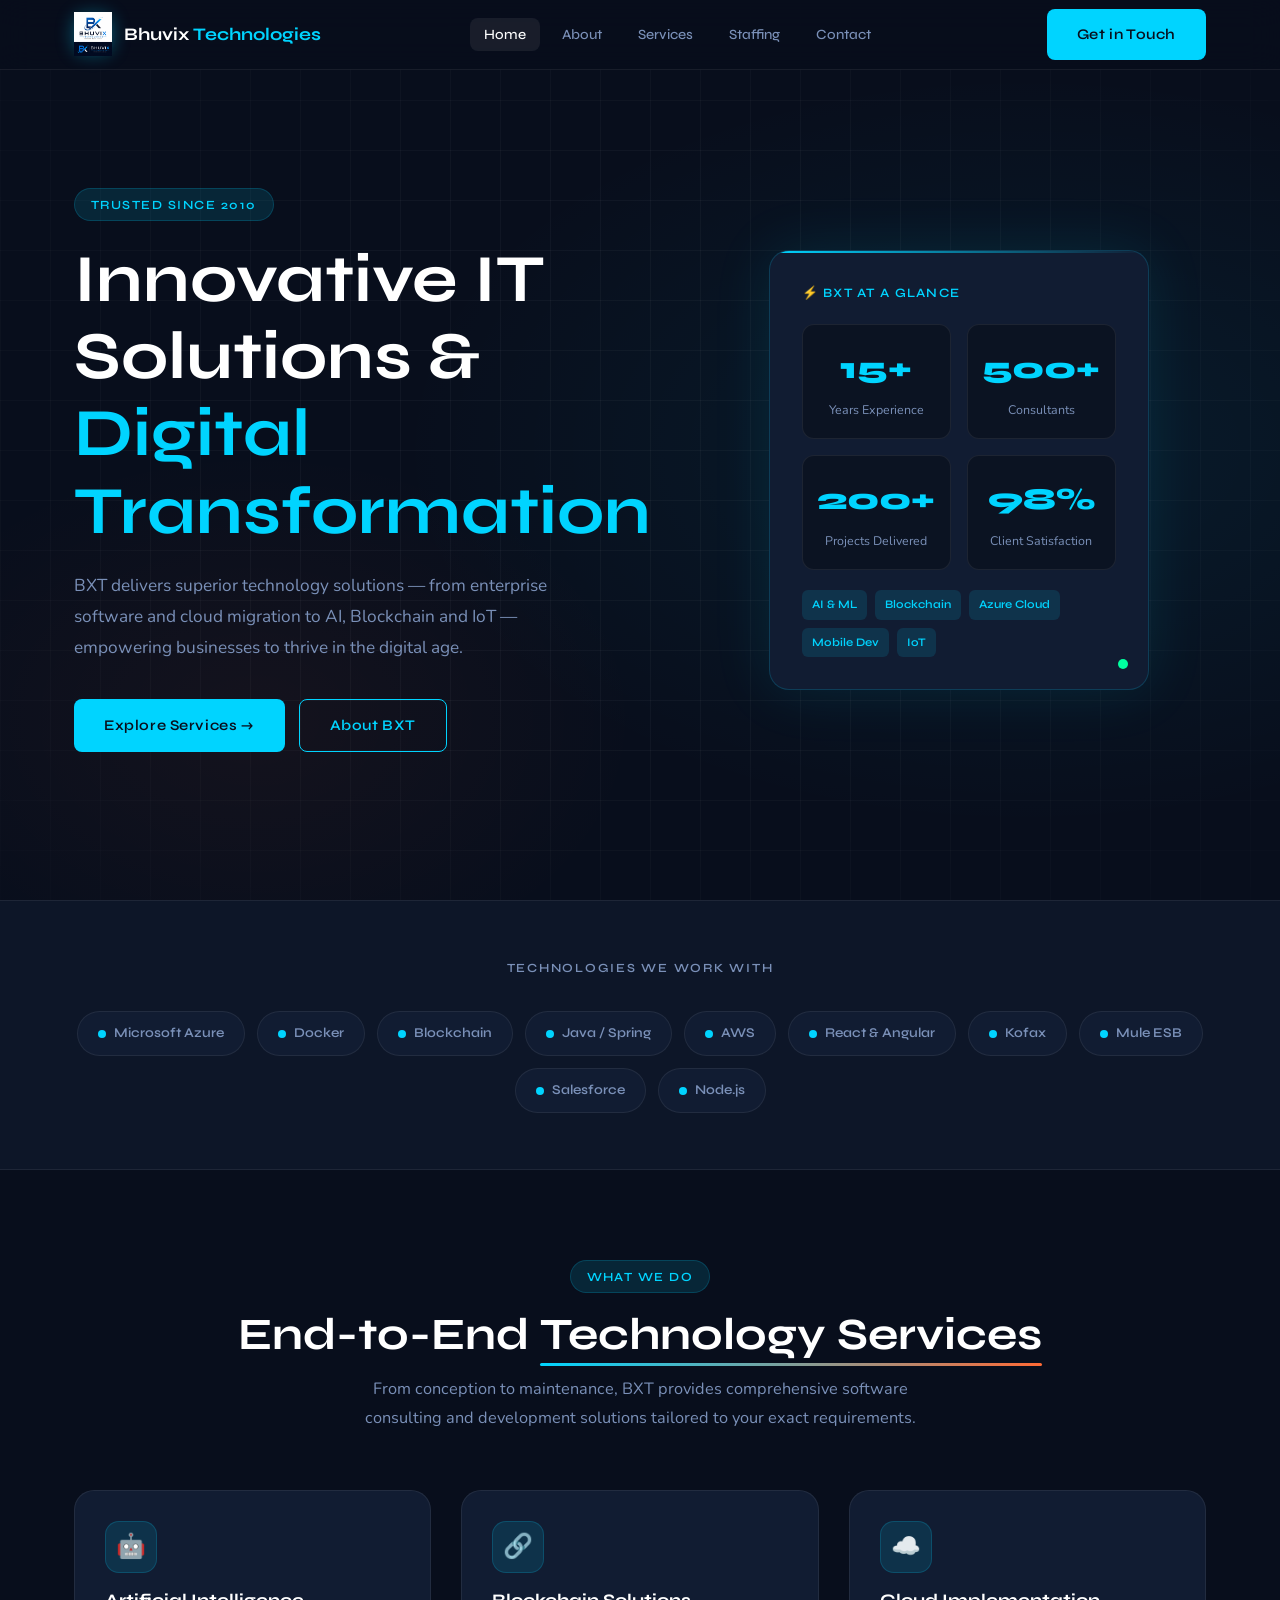
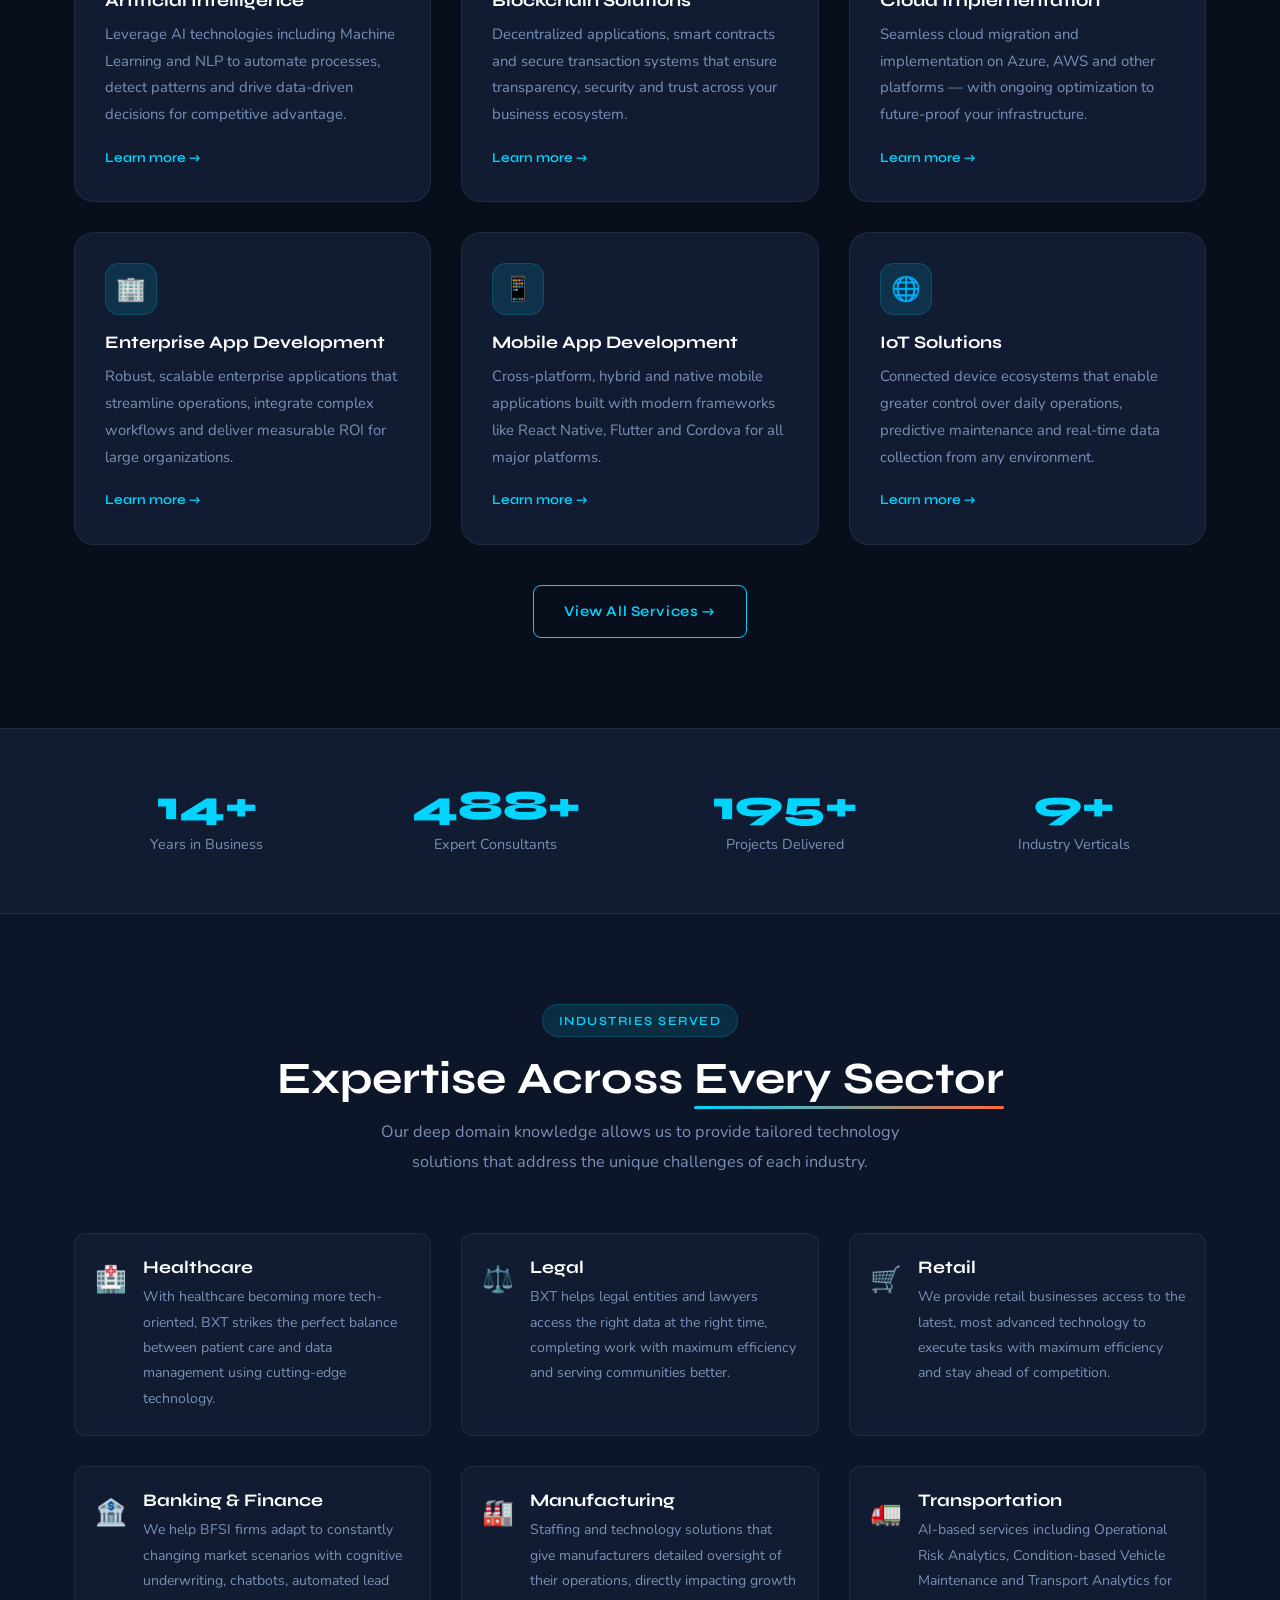
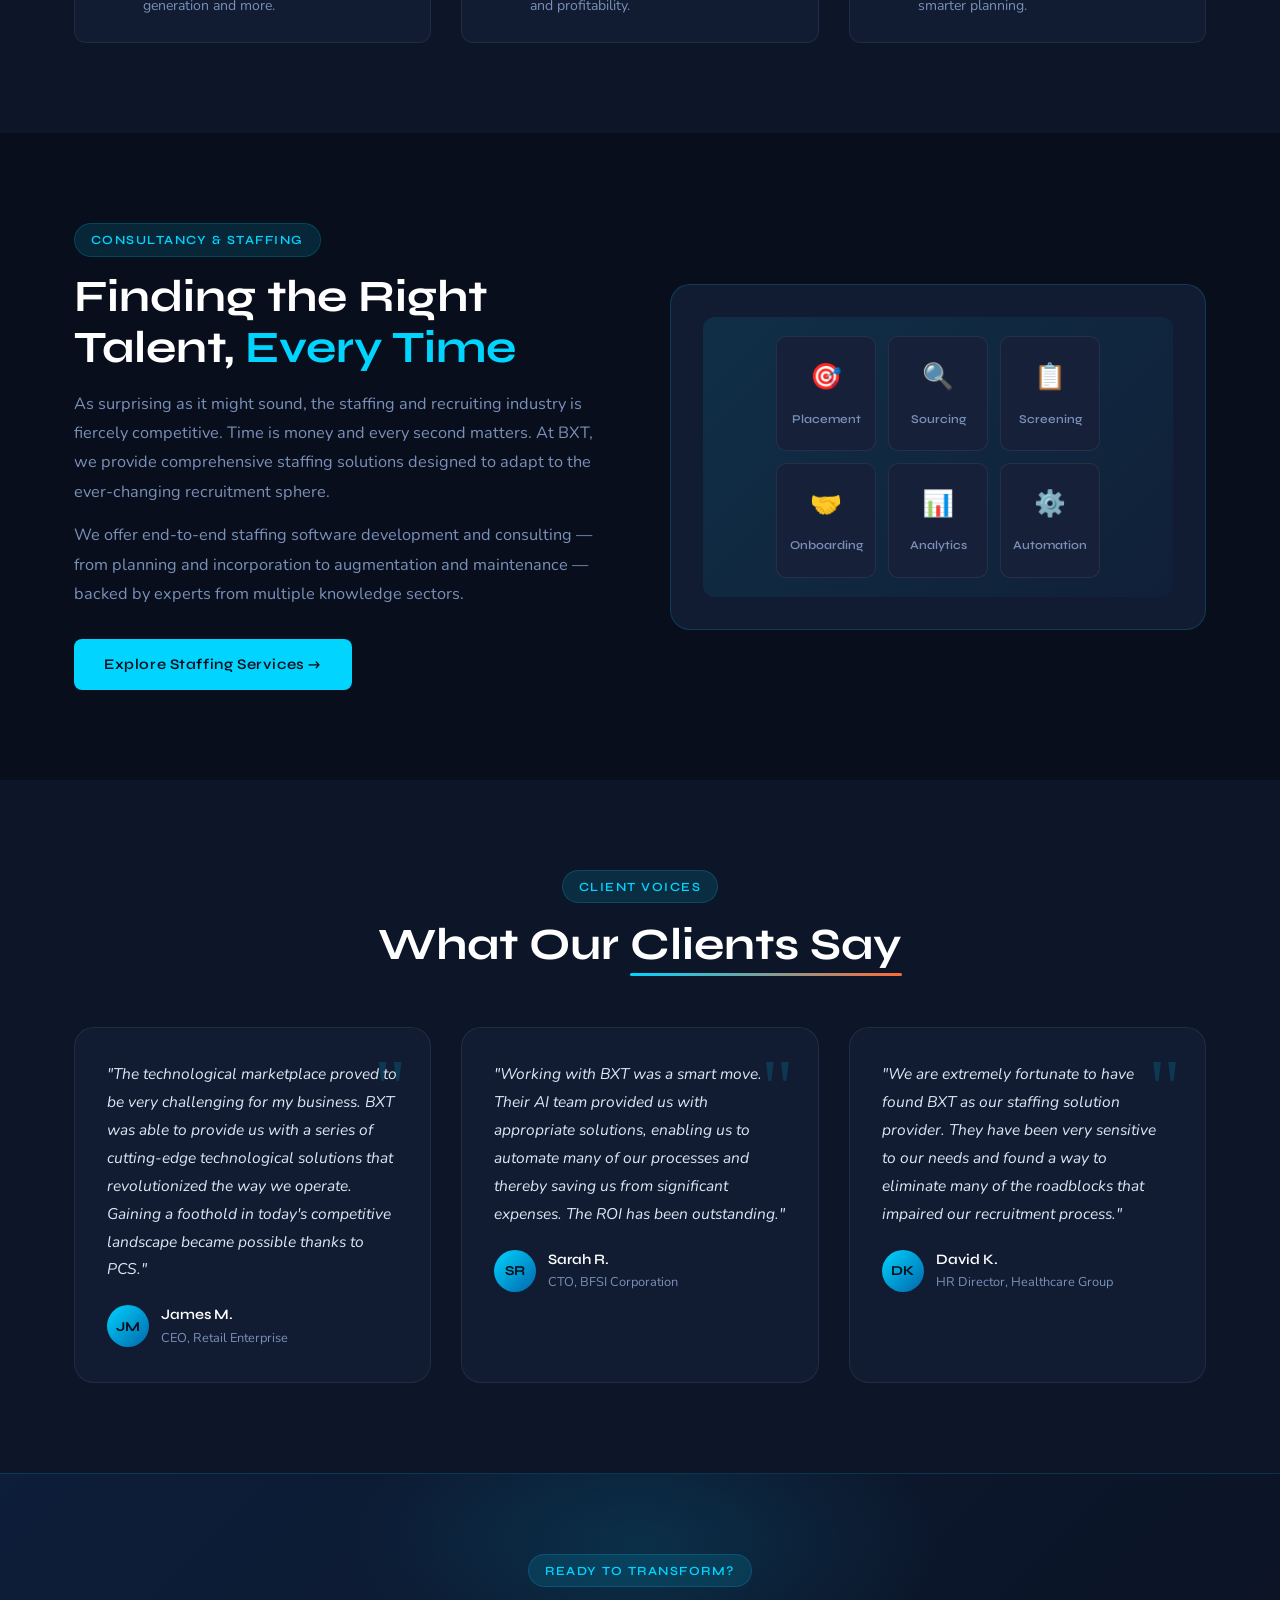
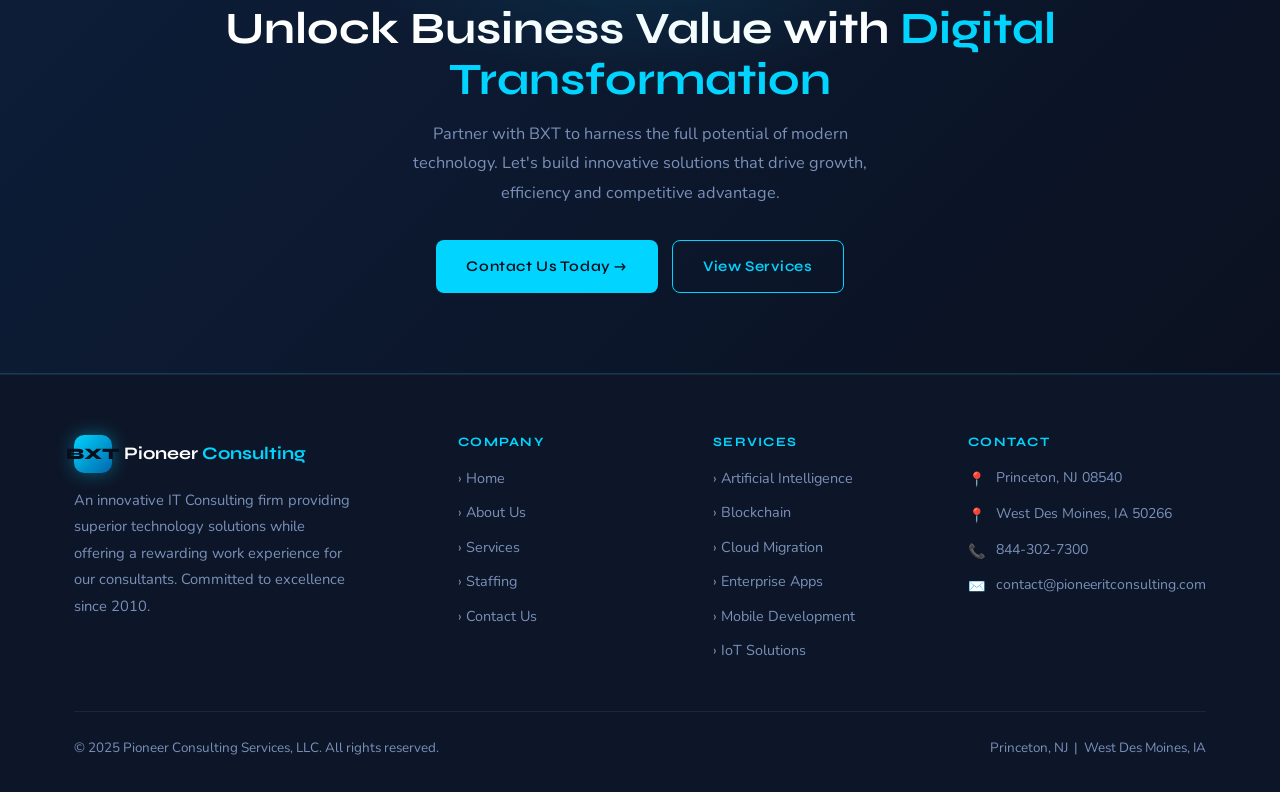
==== commit 63d27156: "Removed commented code." ====
--- a/index.html
+++ b/index.html
@@ -11,9 +11,6 @@
 <!-- ══ NAVBAR ══ -->
 <nav class="navbar">
   <div class="container">
-	<!-- <a href="index.html" class="nav-logo"> -->
-	  <!-- <img src="logo.png" alt="Pioneer Consulting Services" style="height:44px; width:auto; display:block;" /> -->
-	<!-- </a> -->
     <a href="index.html" class="nav-logo">
       <div class="nav-logo-icon"><img src="logo.jpeg" alt="Pioneer Consulting Services" style="height:44px; width:auto; display:block;" /></div>
       <div class="nav-logo-text">Bhuvix <span>Technologies</span></div>
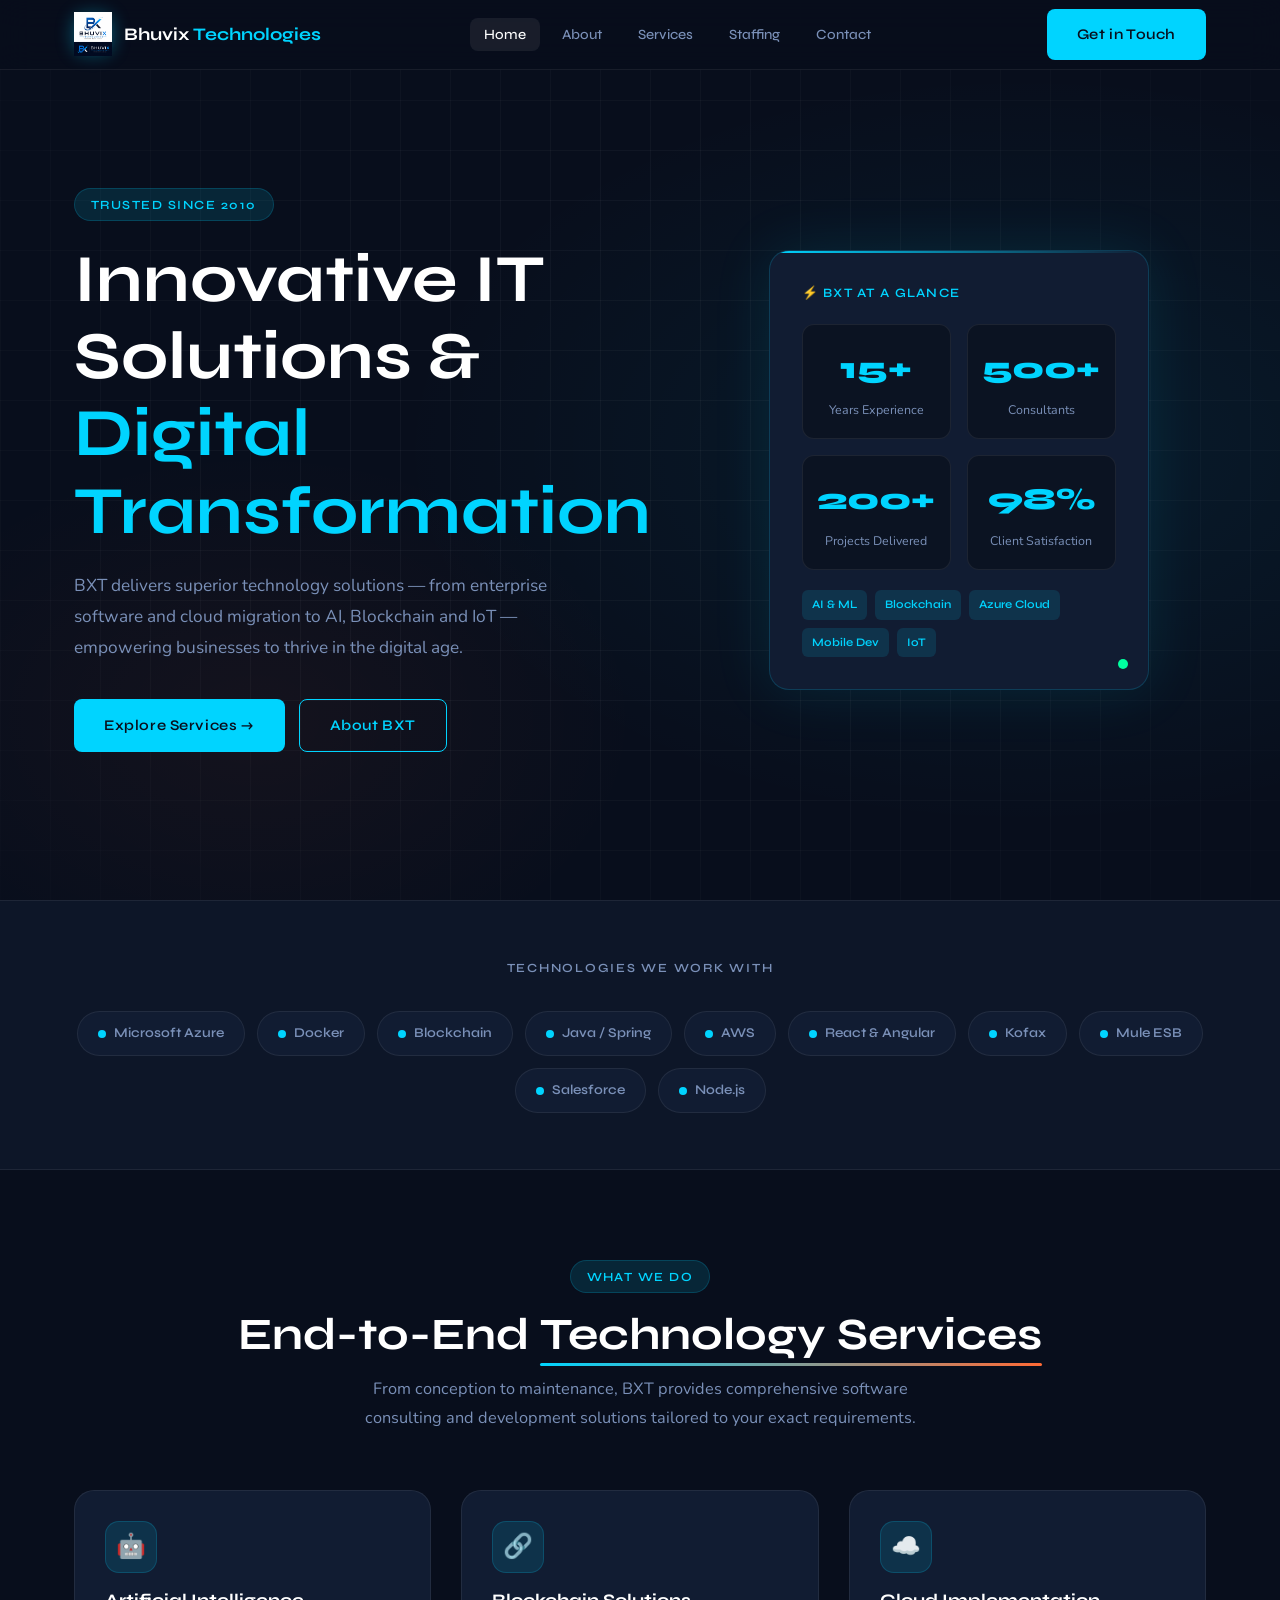
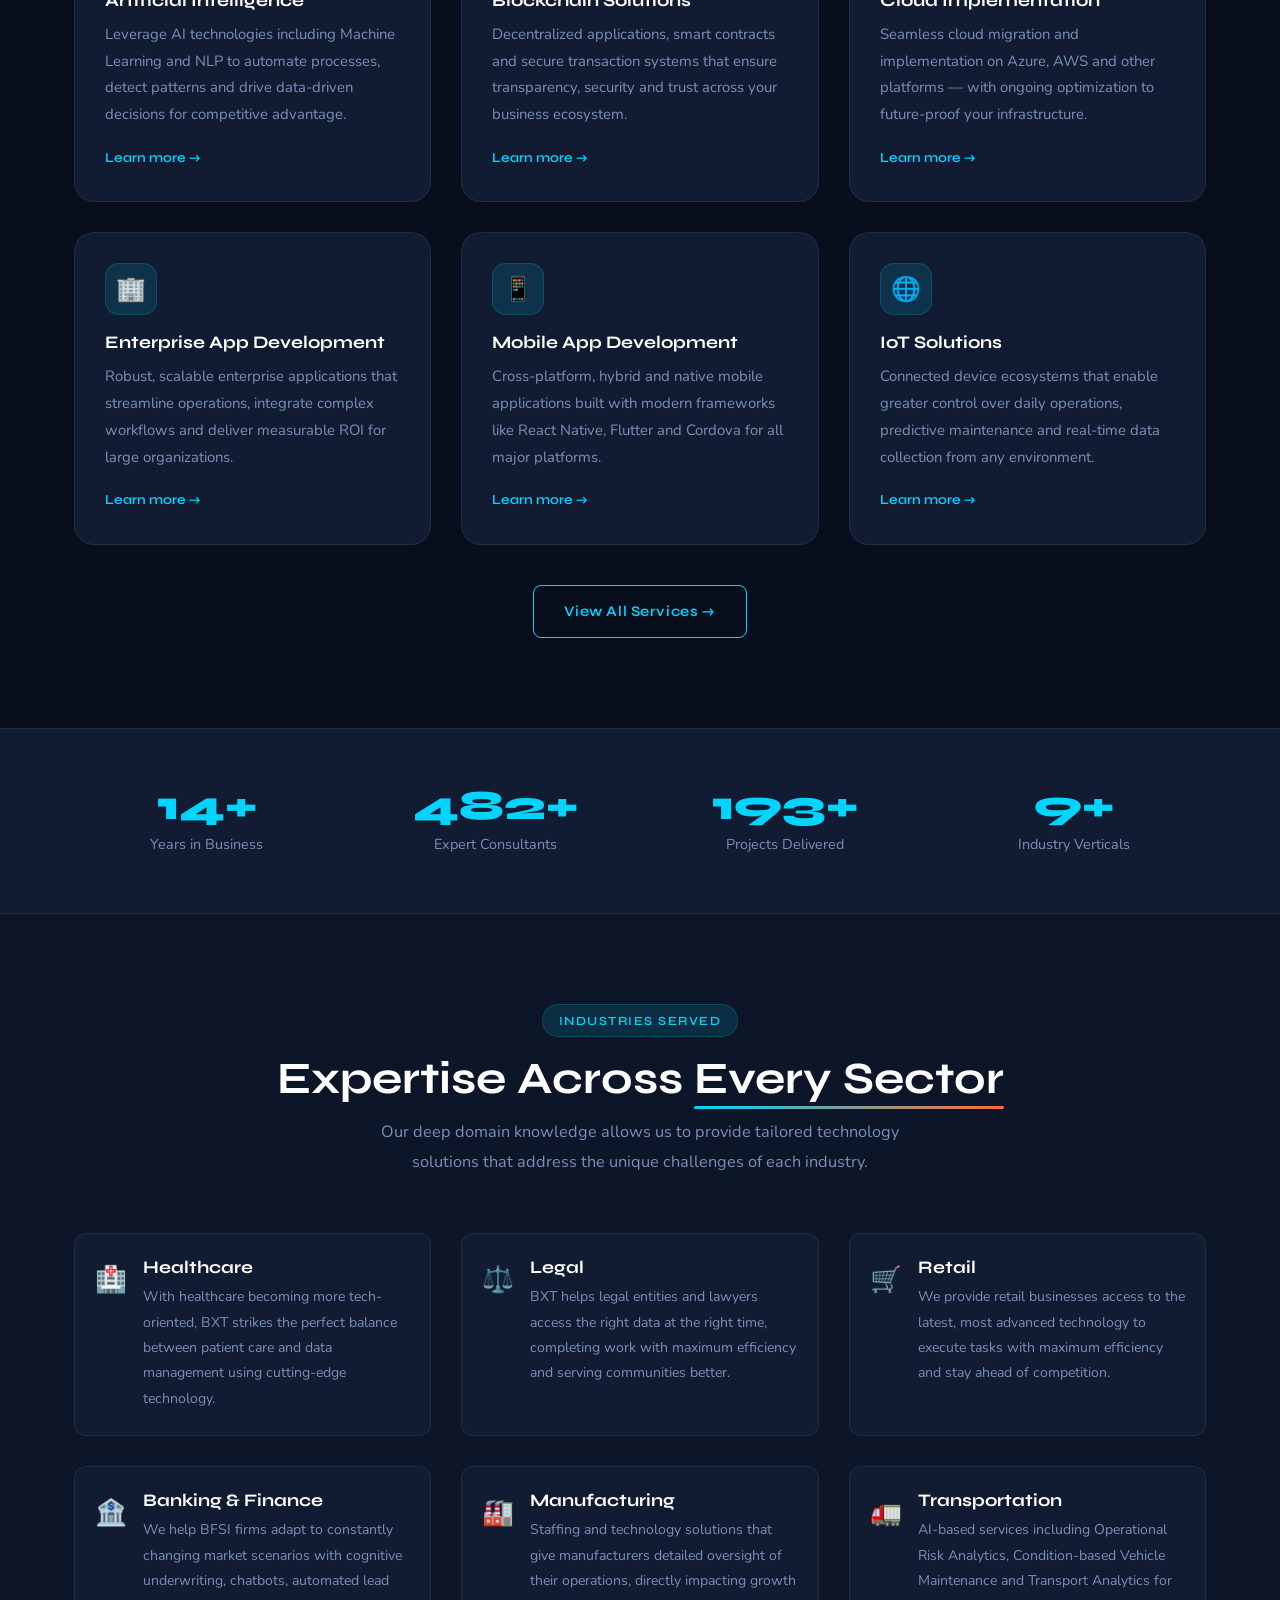
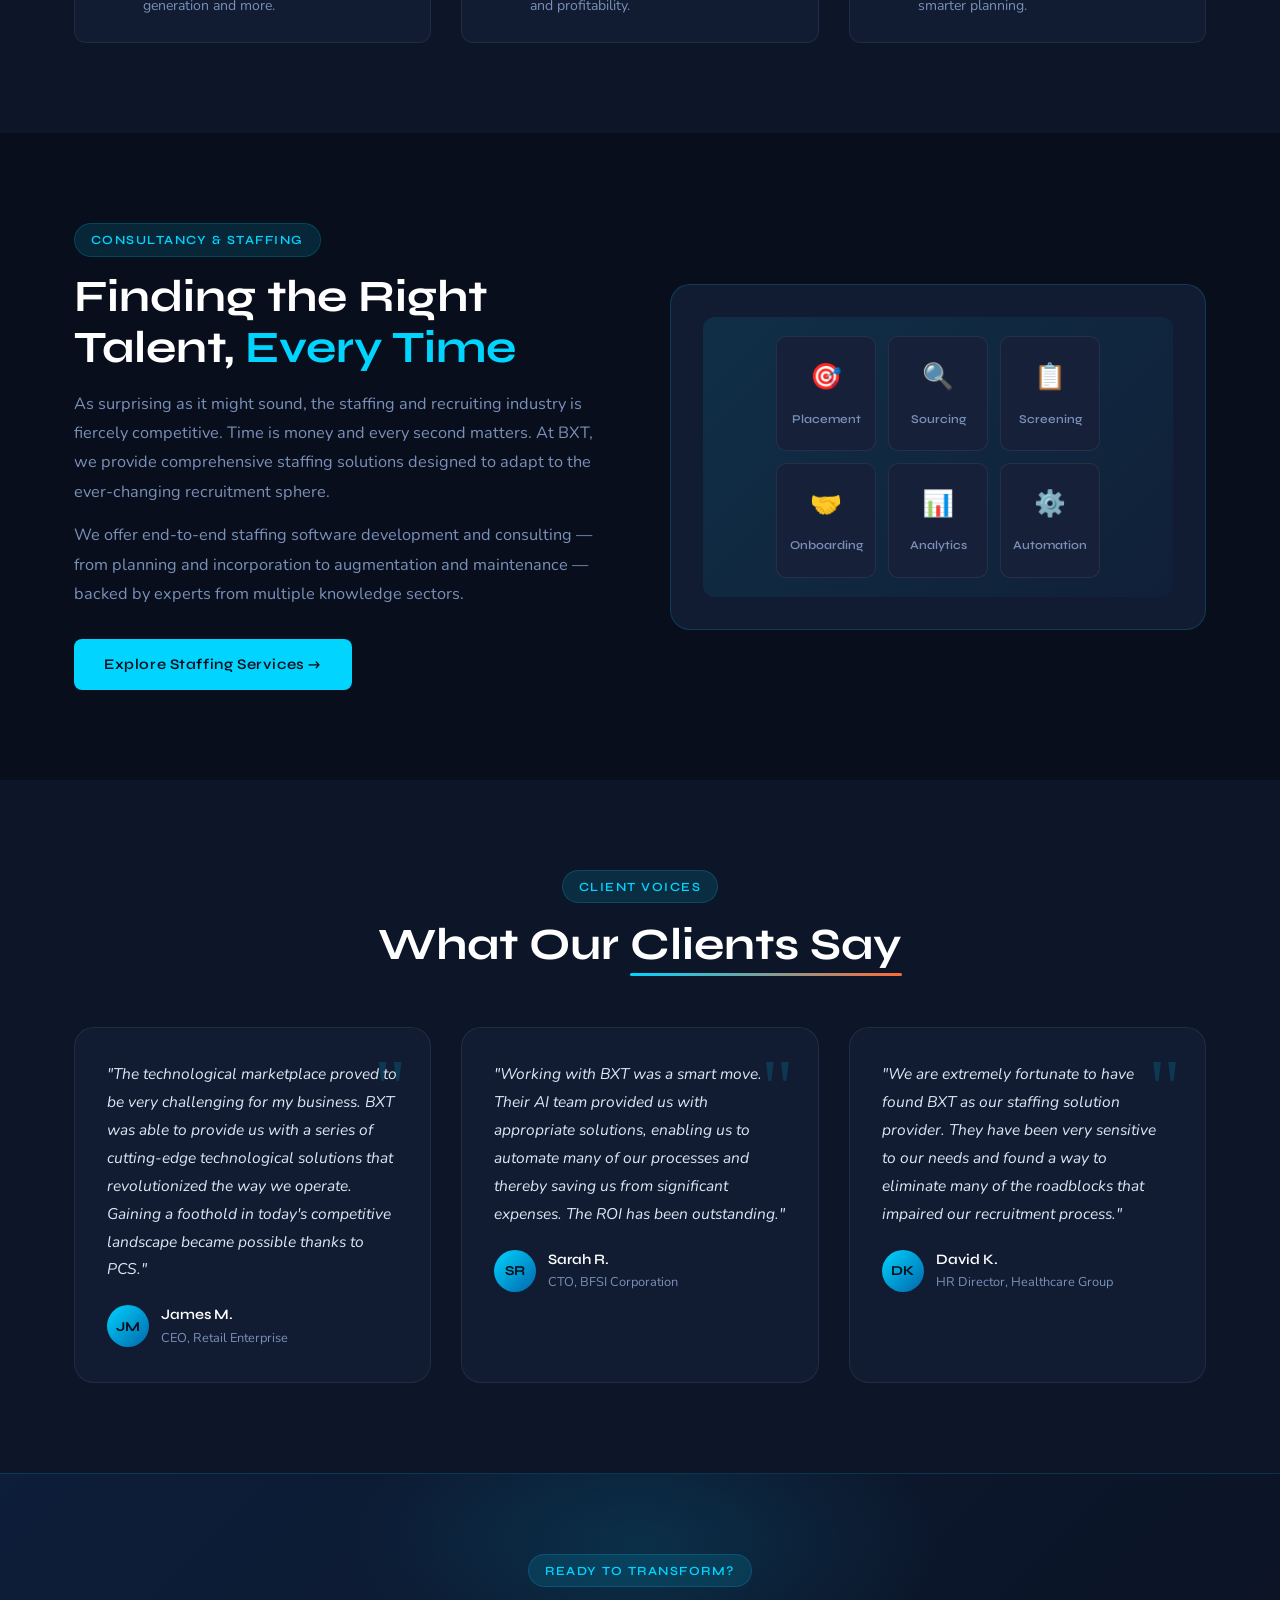
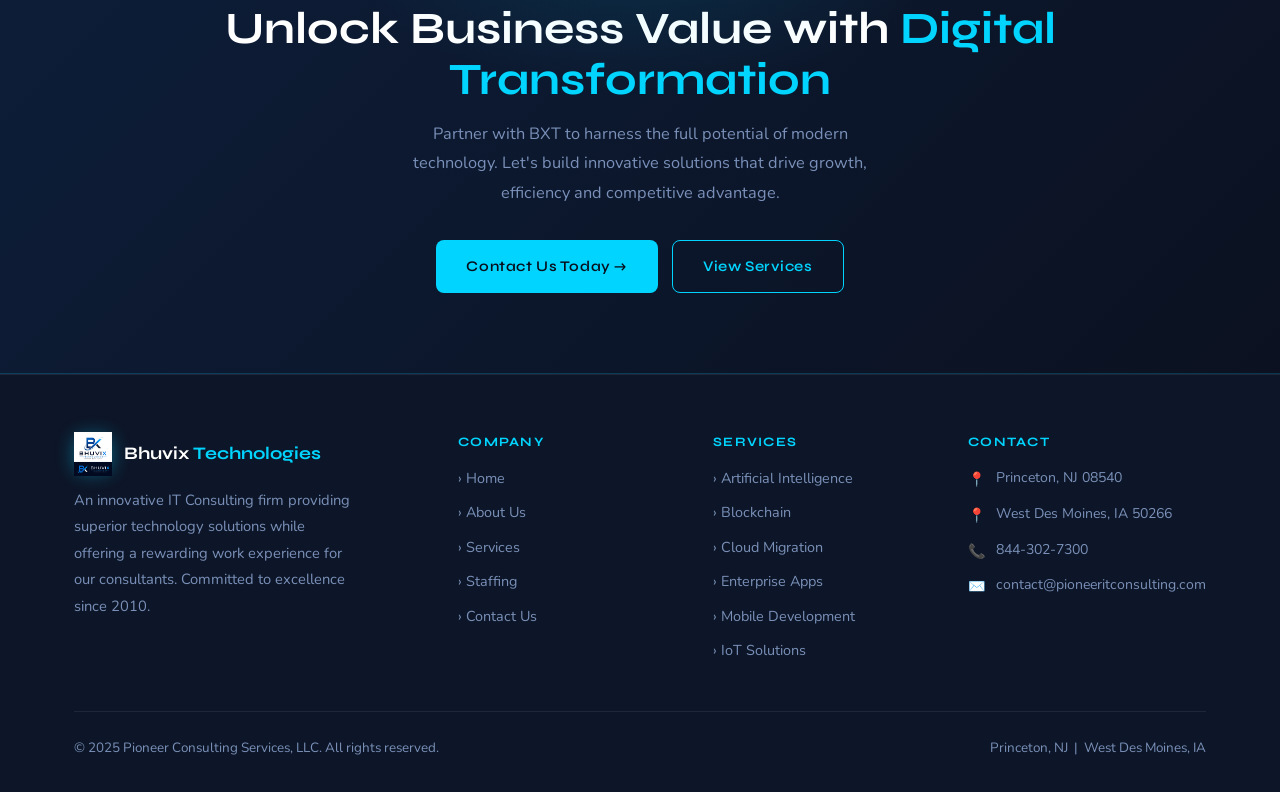
==== commit d11b1f97: "Fixed logo on index page bottom." ====
--- a/index.html
+++ b/index.html
@@ -315,13 +315,13 @@
 <footer>
   <div class="container">
     <div class="footer-grid">
-      <div class="footer-brand">
-        <a href="index.html" class="nav-logo" style="display:inline-flex;">
-          <div class="nav-logo-icon">BXT</div>
-          <div class="nav-logo-text">Pioneer <span>Consulting</span></div>
-        </a>
-        <p>An innovative IT Consulting firm providing superior technology solutions while offering a rewarding work experience for our consultants. Committed to excellence since 2010.</p>
-      </div>
+        <div class="footer-brand">
+            <a href="index.html" class="nav-logo">
+                <div class="nav-logo-icon"><img src="logo.jpeg" alt="Pioneer Consulting Services" style="height:44px; width:auto; display:block;" /></div>
+                <div class="nav-logo-text">Bhuvix <span>Technologies</span></div>
+            </a>
+            <p>An innovative IT Consulting firm providing superior technology solutions while offering a rewarding work experience for our consultants. Committed to excellence since 2010.</p>
+        </div>
       <div class="footer-col">
         <h5>Company</h5>
         <ul>
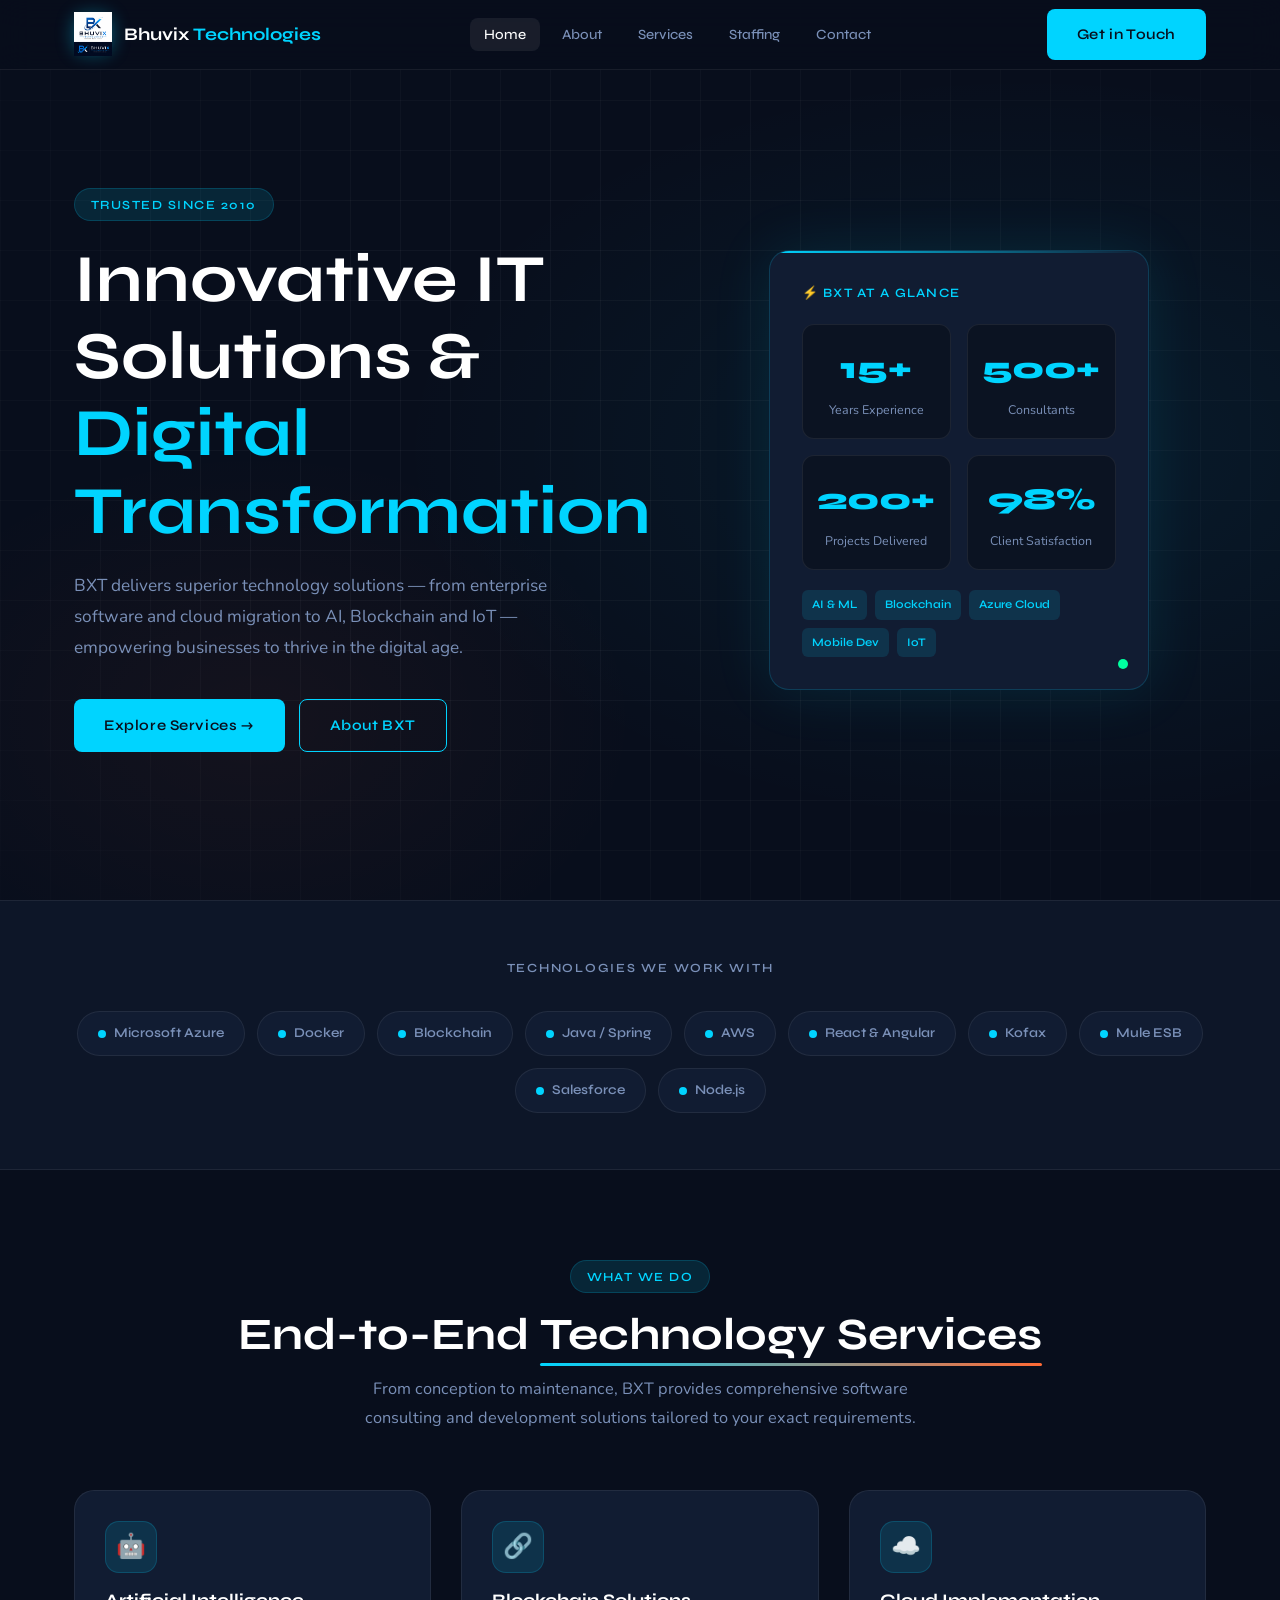
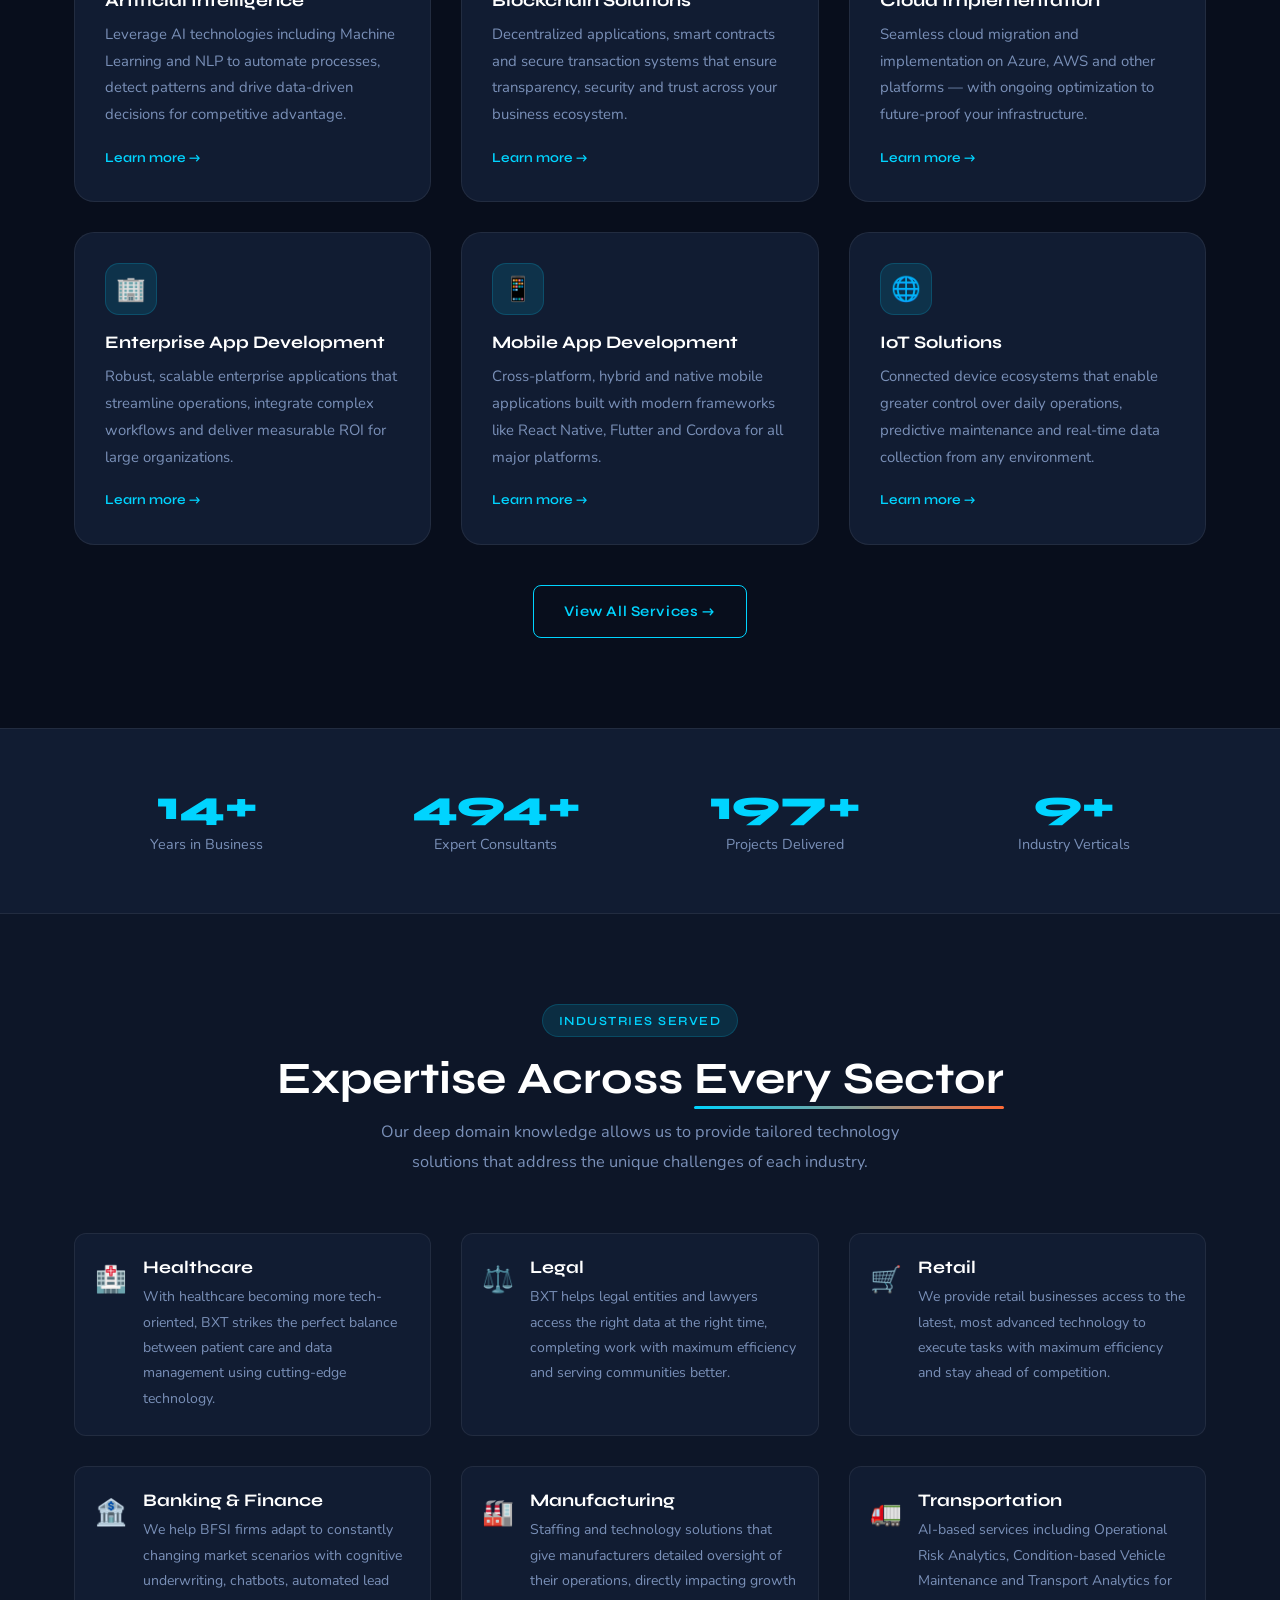
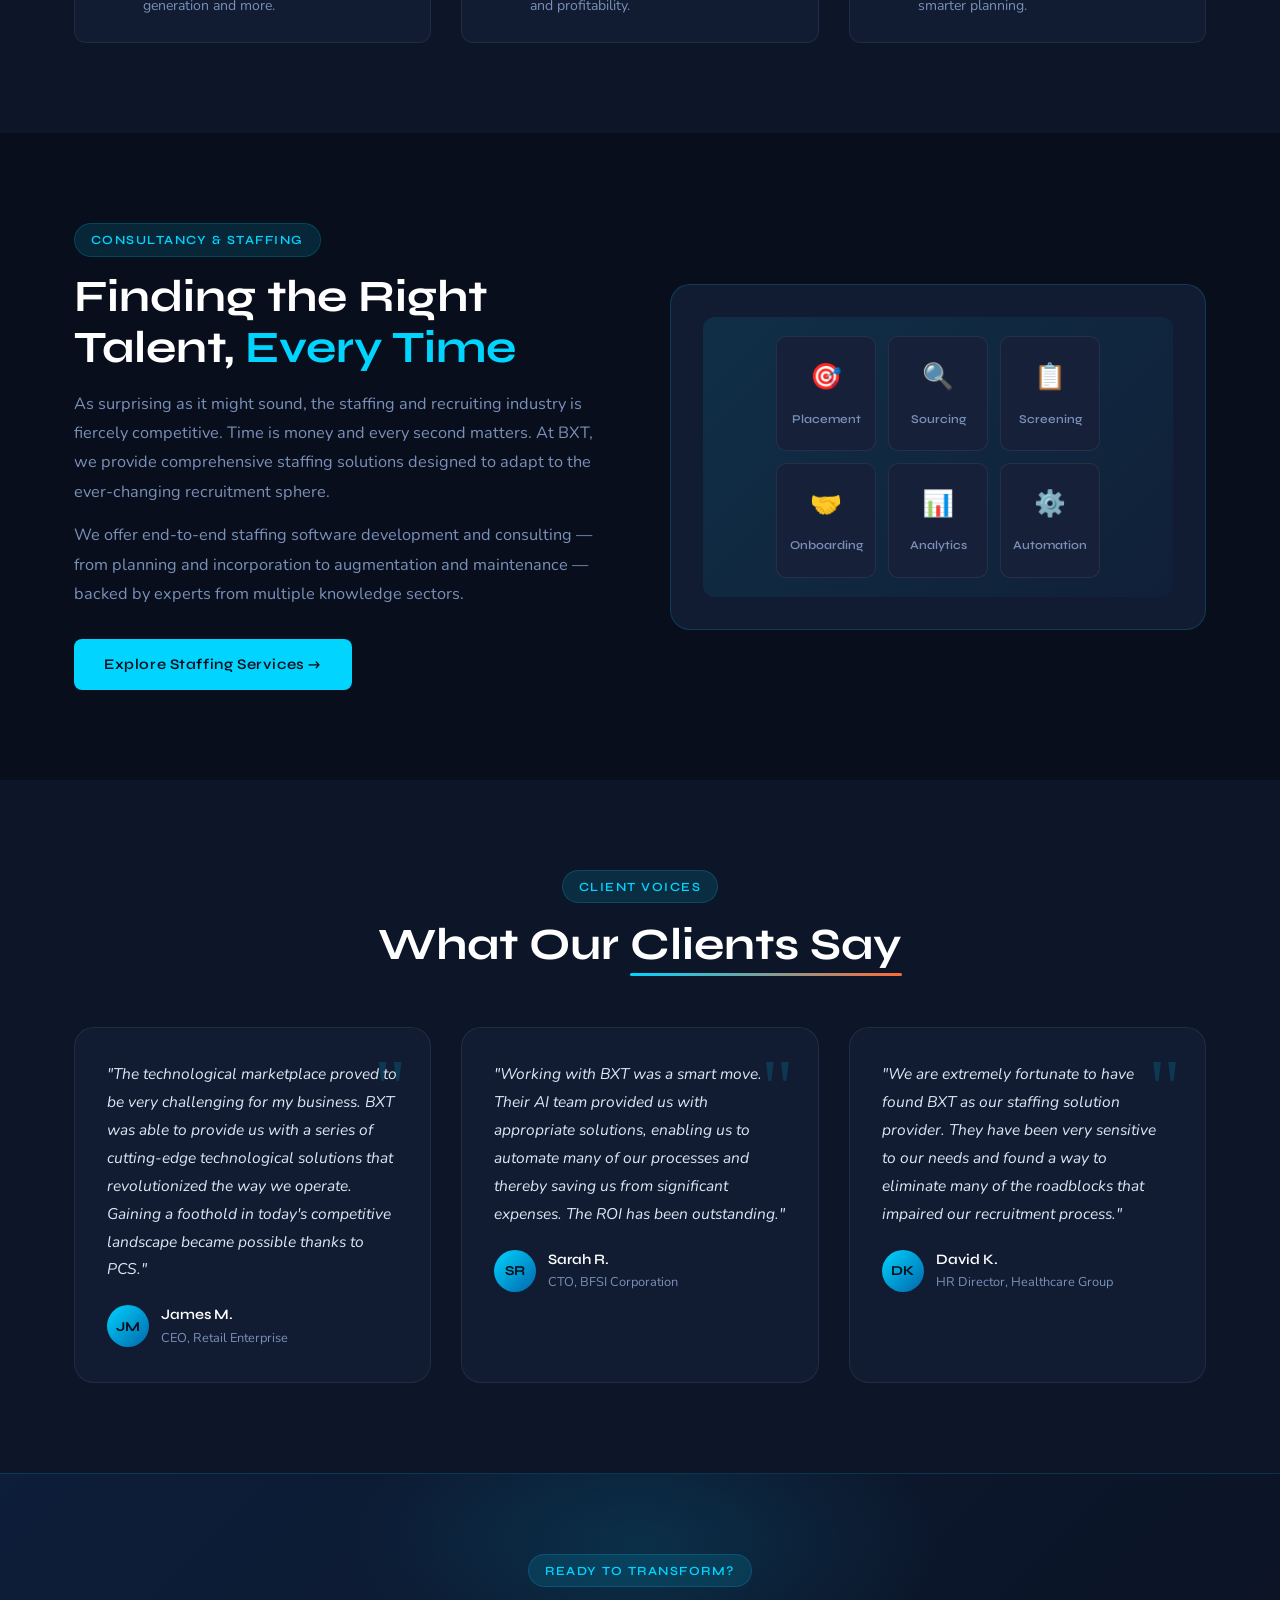
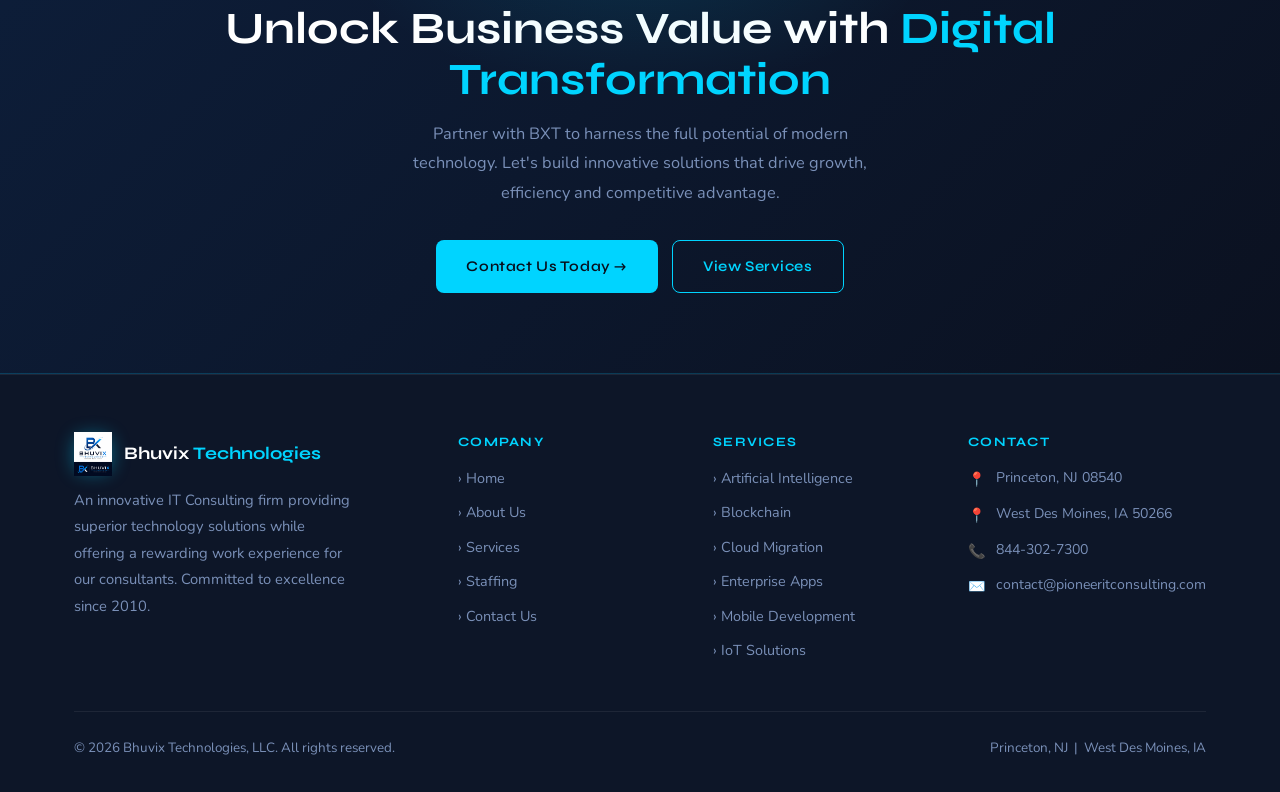
==== commit c38a7d68: "Fixed index page footer." ====
--- a/index.html
+++ b/index.html
@@ -354,7 +354,7 @@
       </div>
     </div>
     <div class="footer-bottom">
-      <p style="color:var(--muted);">&copy; 2025 Pioneer Consulting Services, LLC. All rights reserved.</p>
+      <p style="color:var(--muted);">&copy; 2026 Bhuvix Technologies, LLC. All rights reserved.</p>
       <p style="color:var(--muted);">Princeton, NJ &nbsp;|&nbsp; West Des Moines, IA</p>
     </div>
   </div>
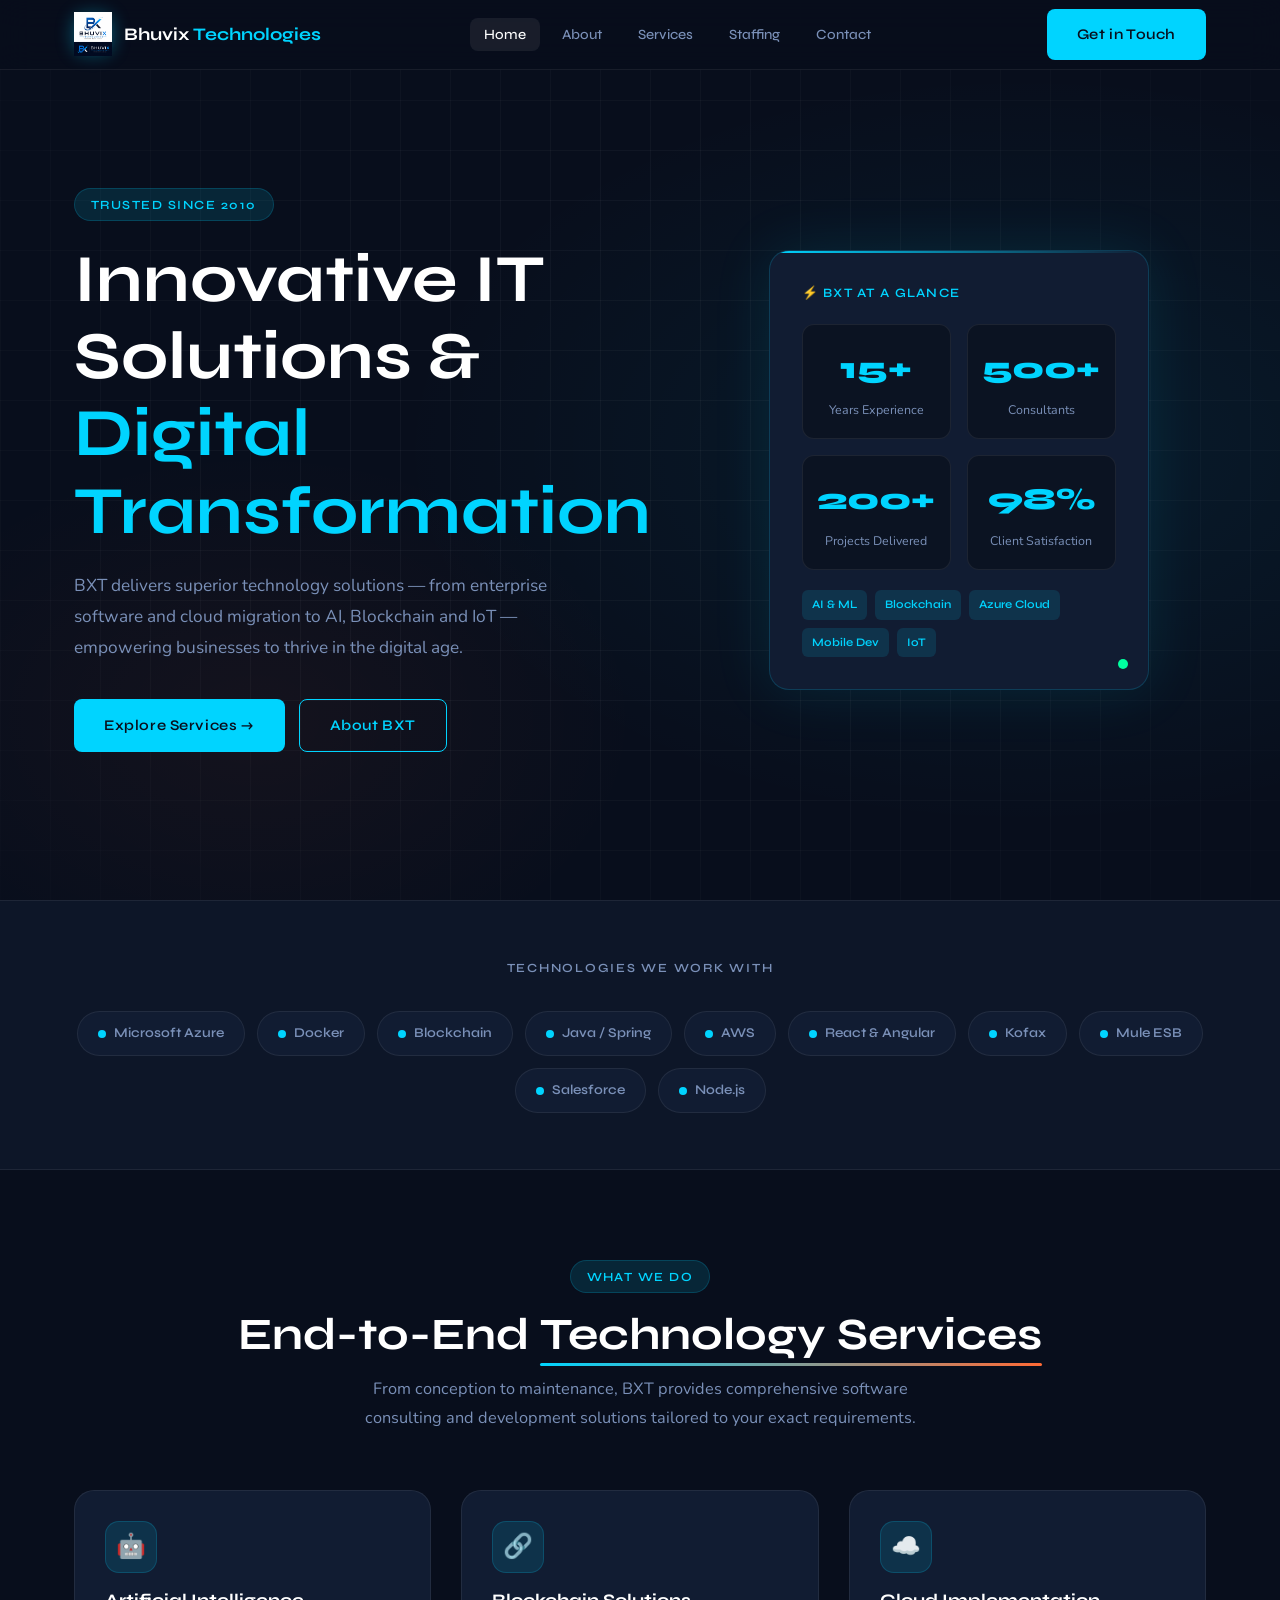
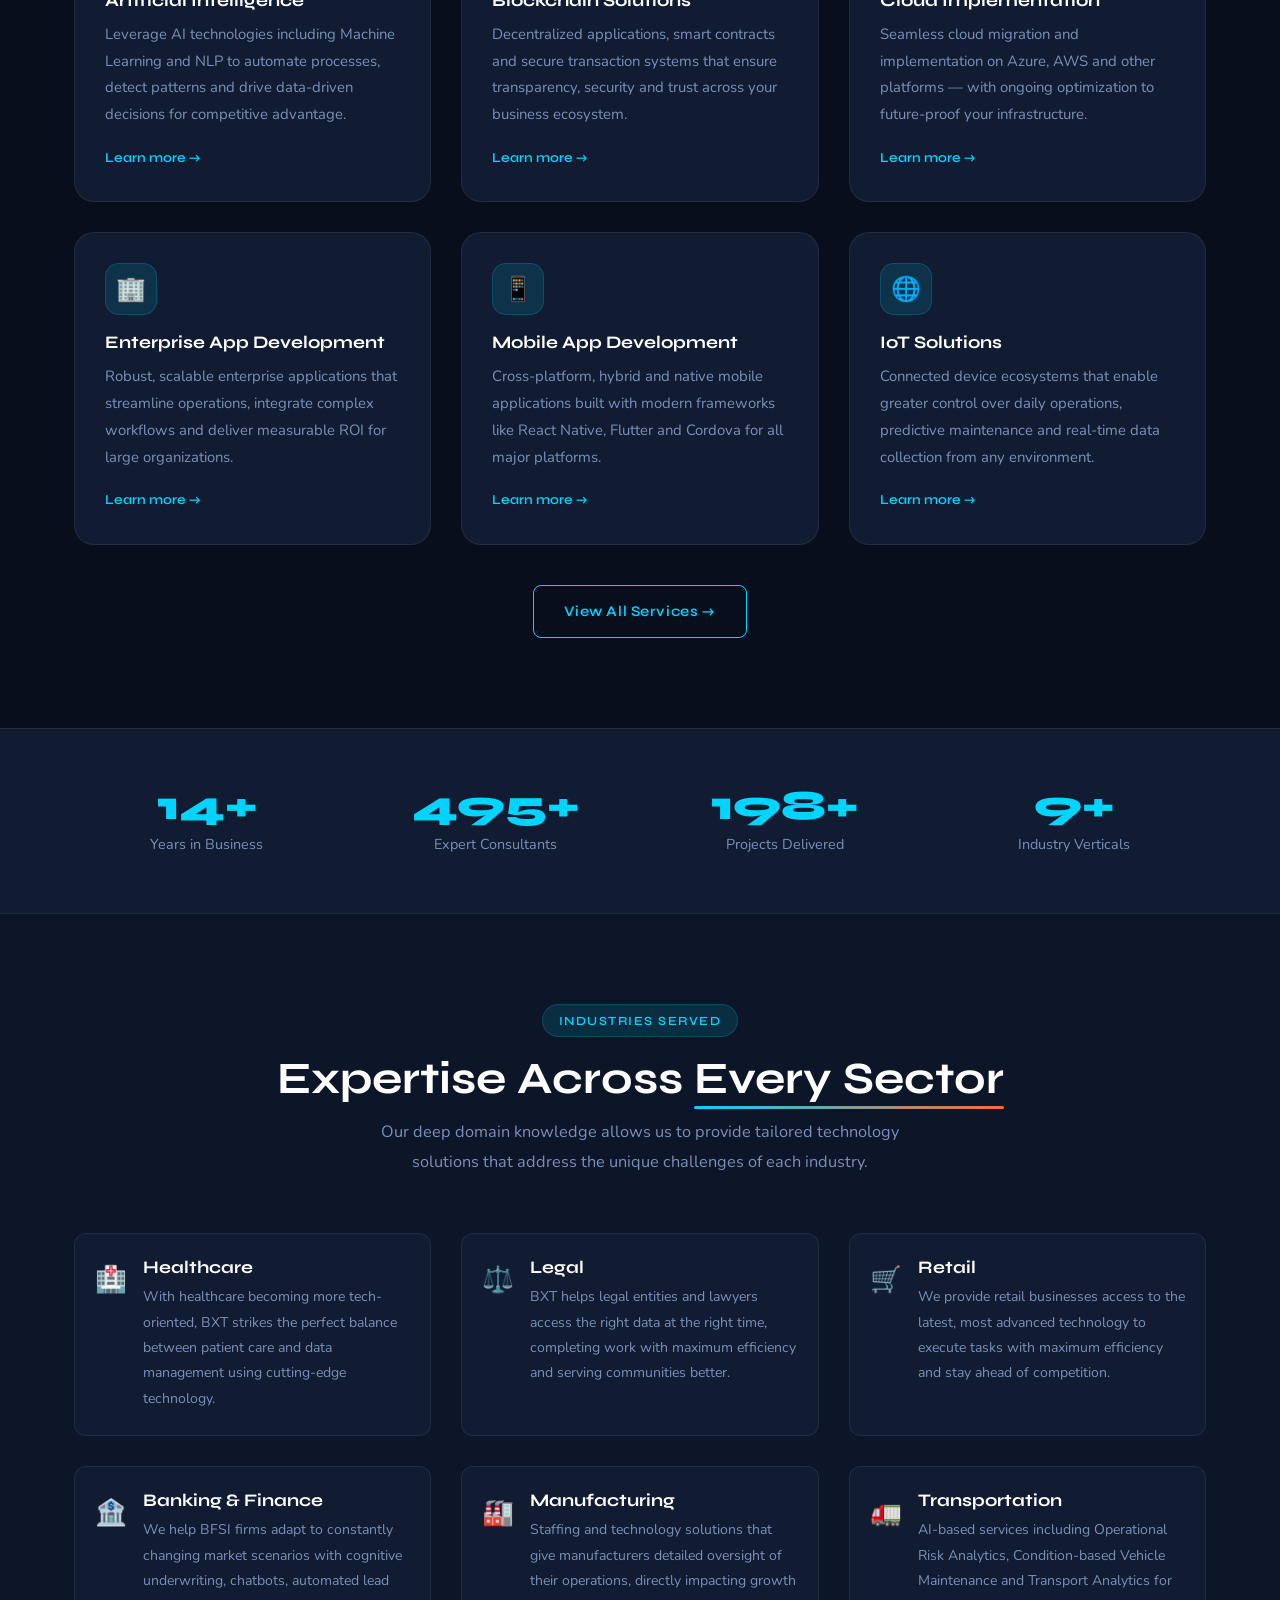
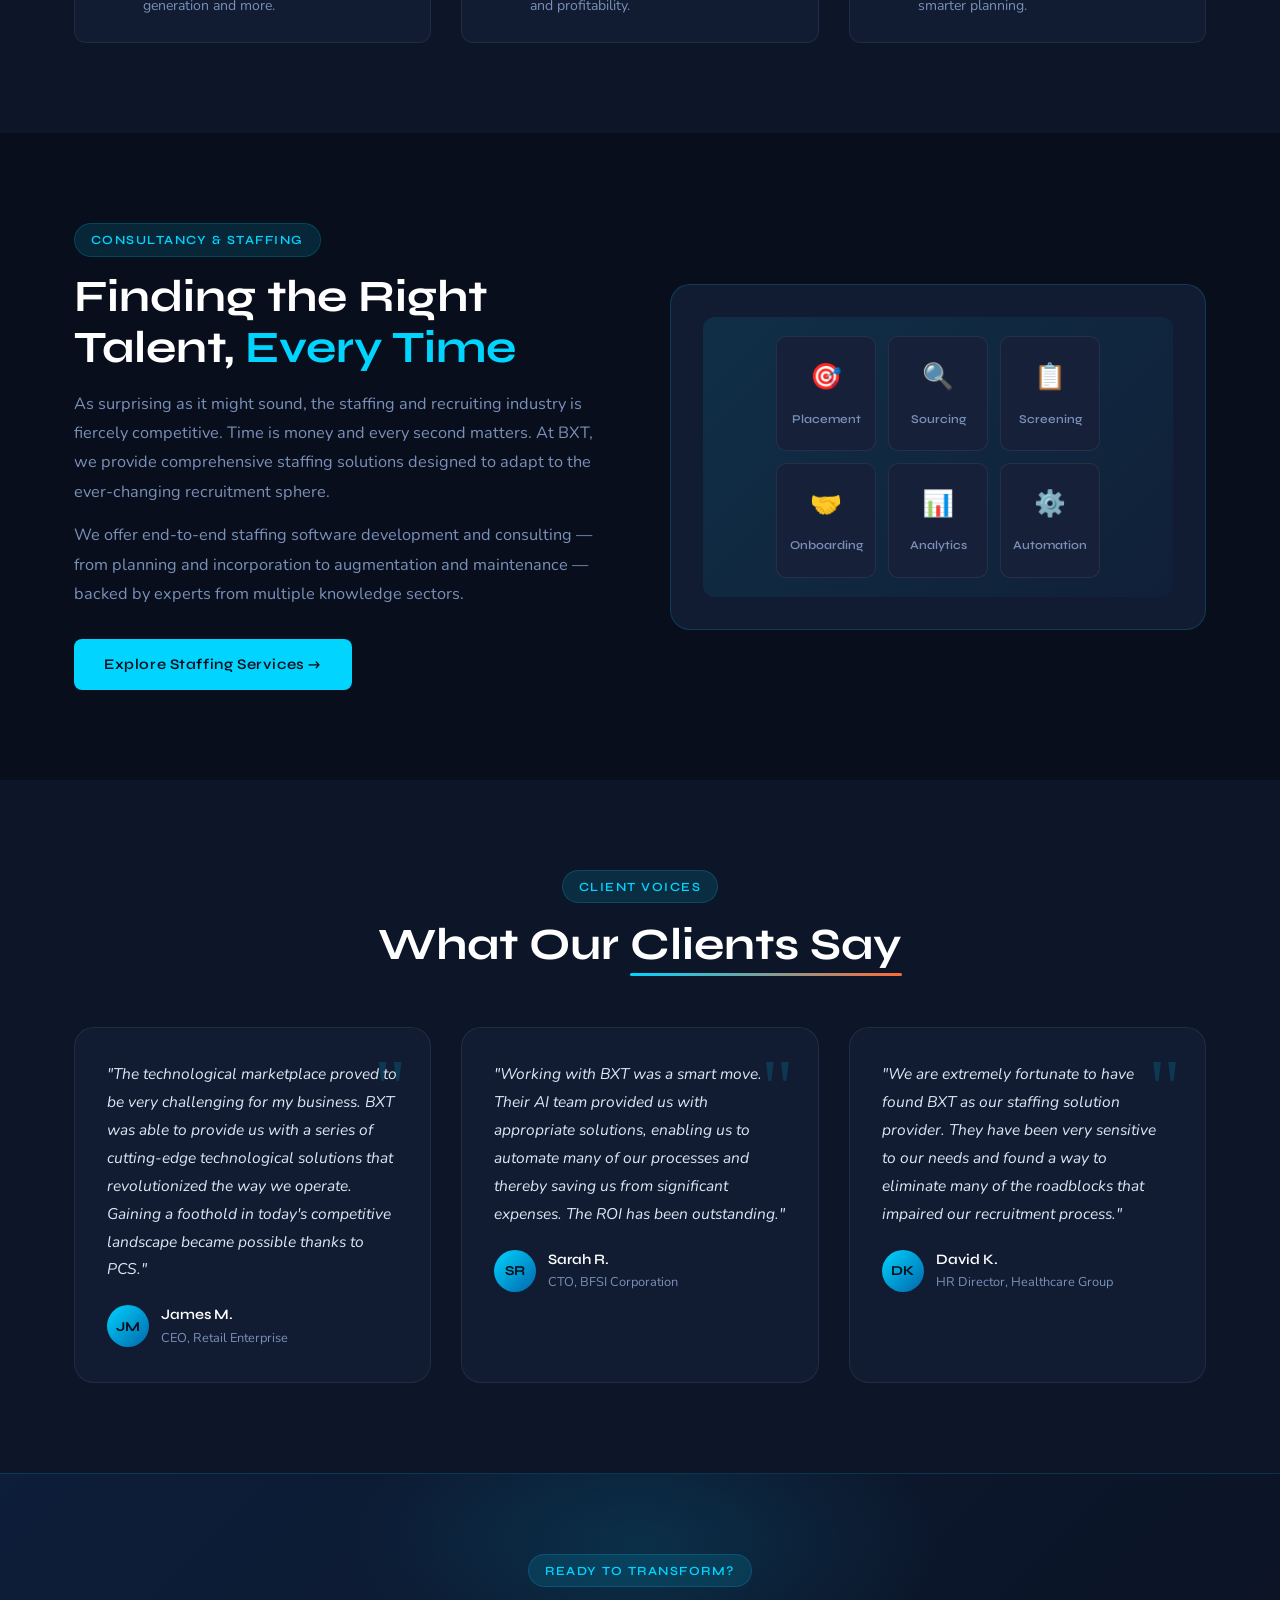
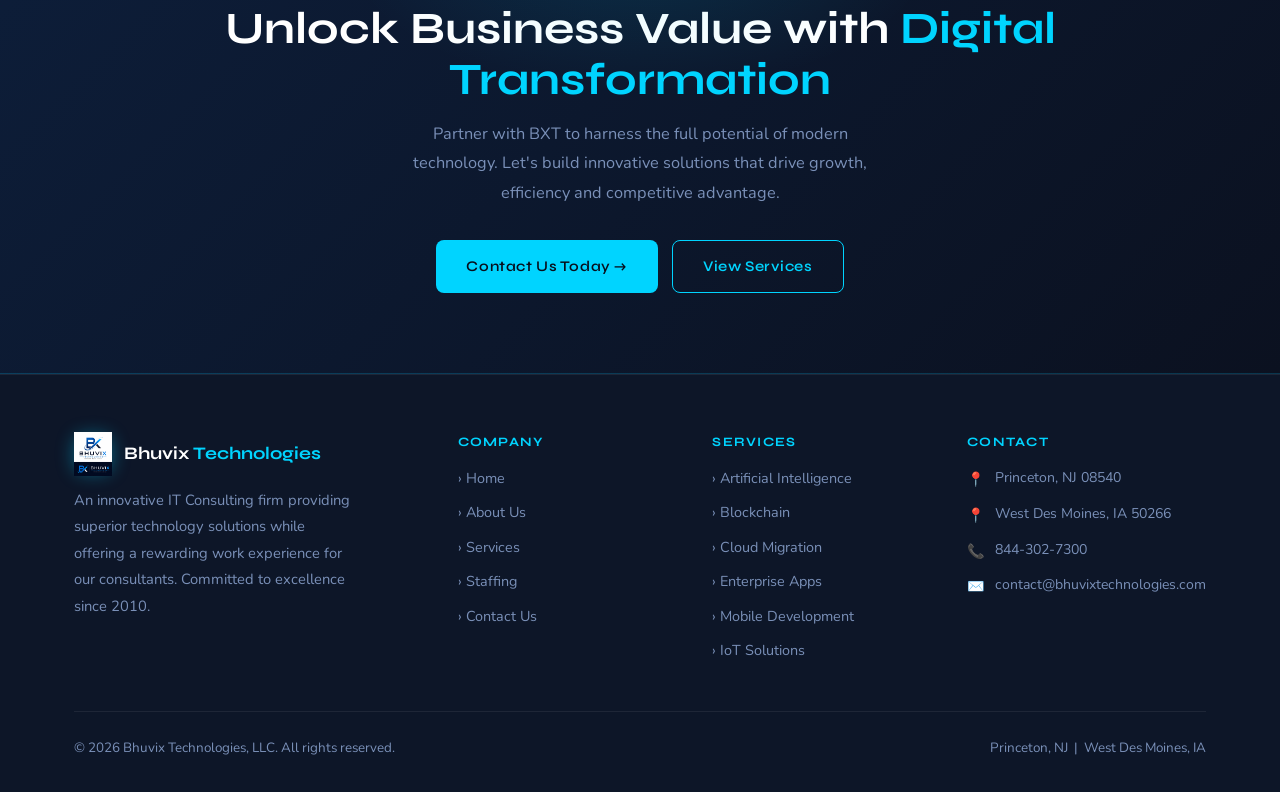
==== commit adca9cd0: "replaced contact email on index page contact section." ====
--- a/index.html
+++ b/index.html
@@ -349,7 +349,7 @@
           <li><span class="icon">📍</span> Princeton, NJ 08540</li>
           <li><span class="icon">📍</span> West Des Moines, IA 50266</li>
           <li><span class="icon">📞</span> 844-302-7300</li>
-          <li><span class="icon">✉️</span> contact@pioneeritconsulting.com</li>
+          <li><span class="icon">✉️</span> contact@bhuvixtechnologies.com</li>
         </ul>
       </div>
     </div>
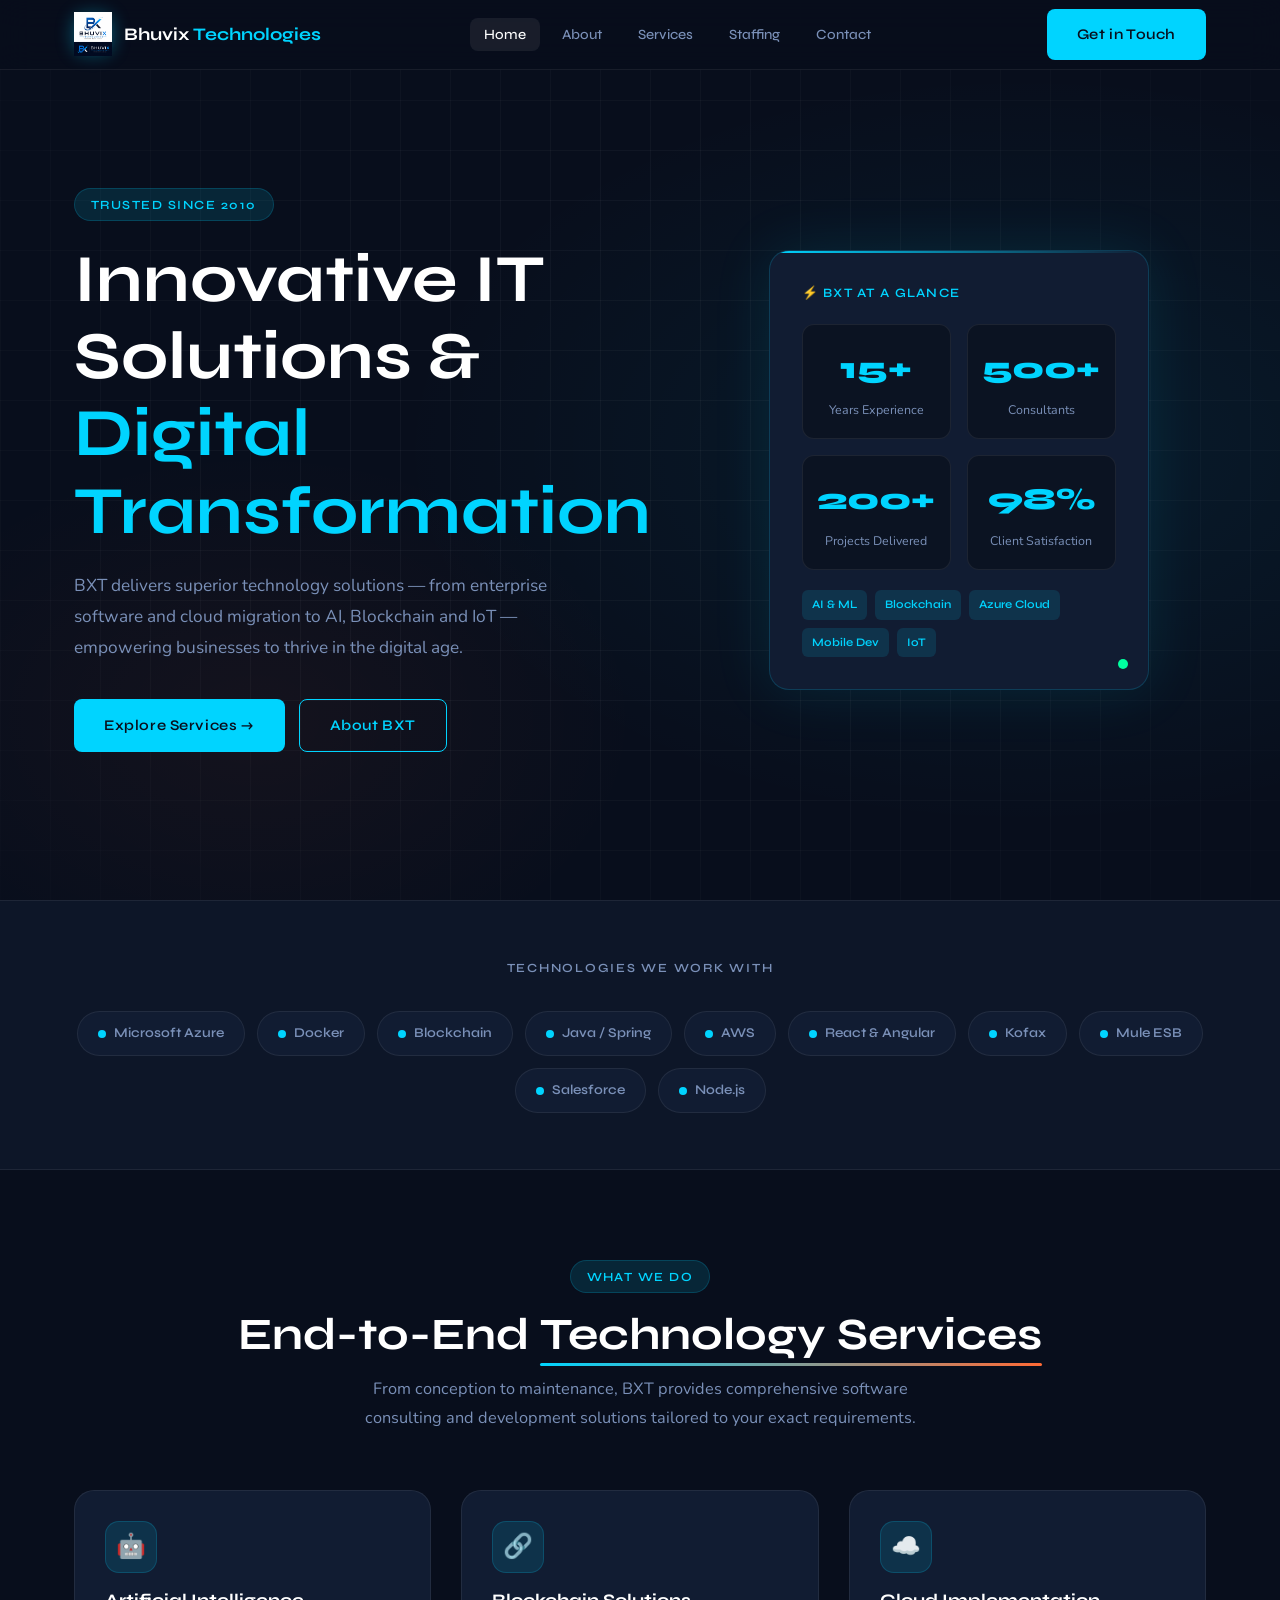
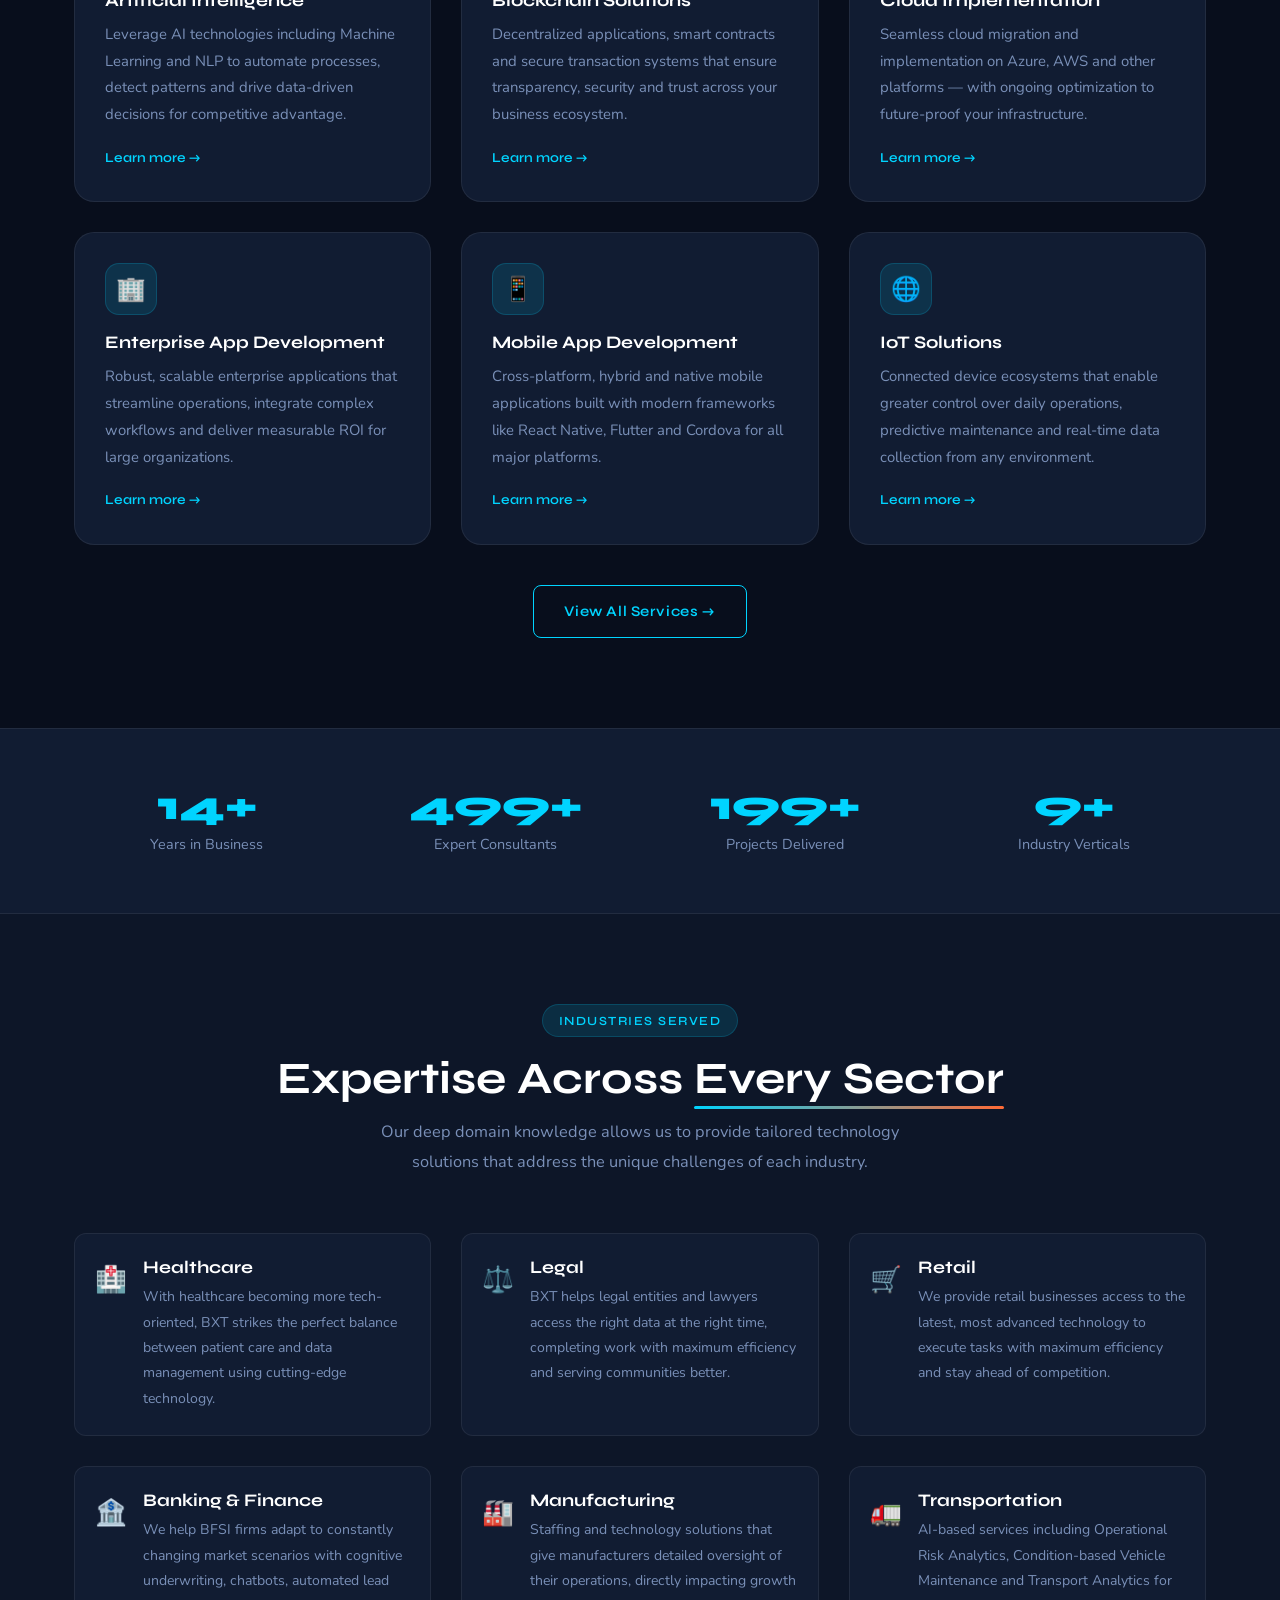
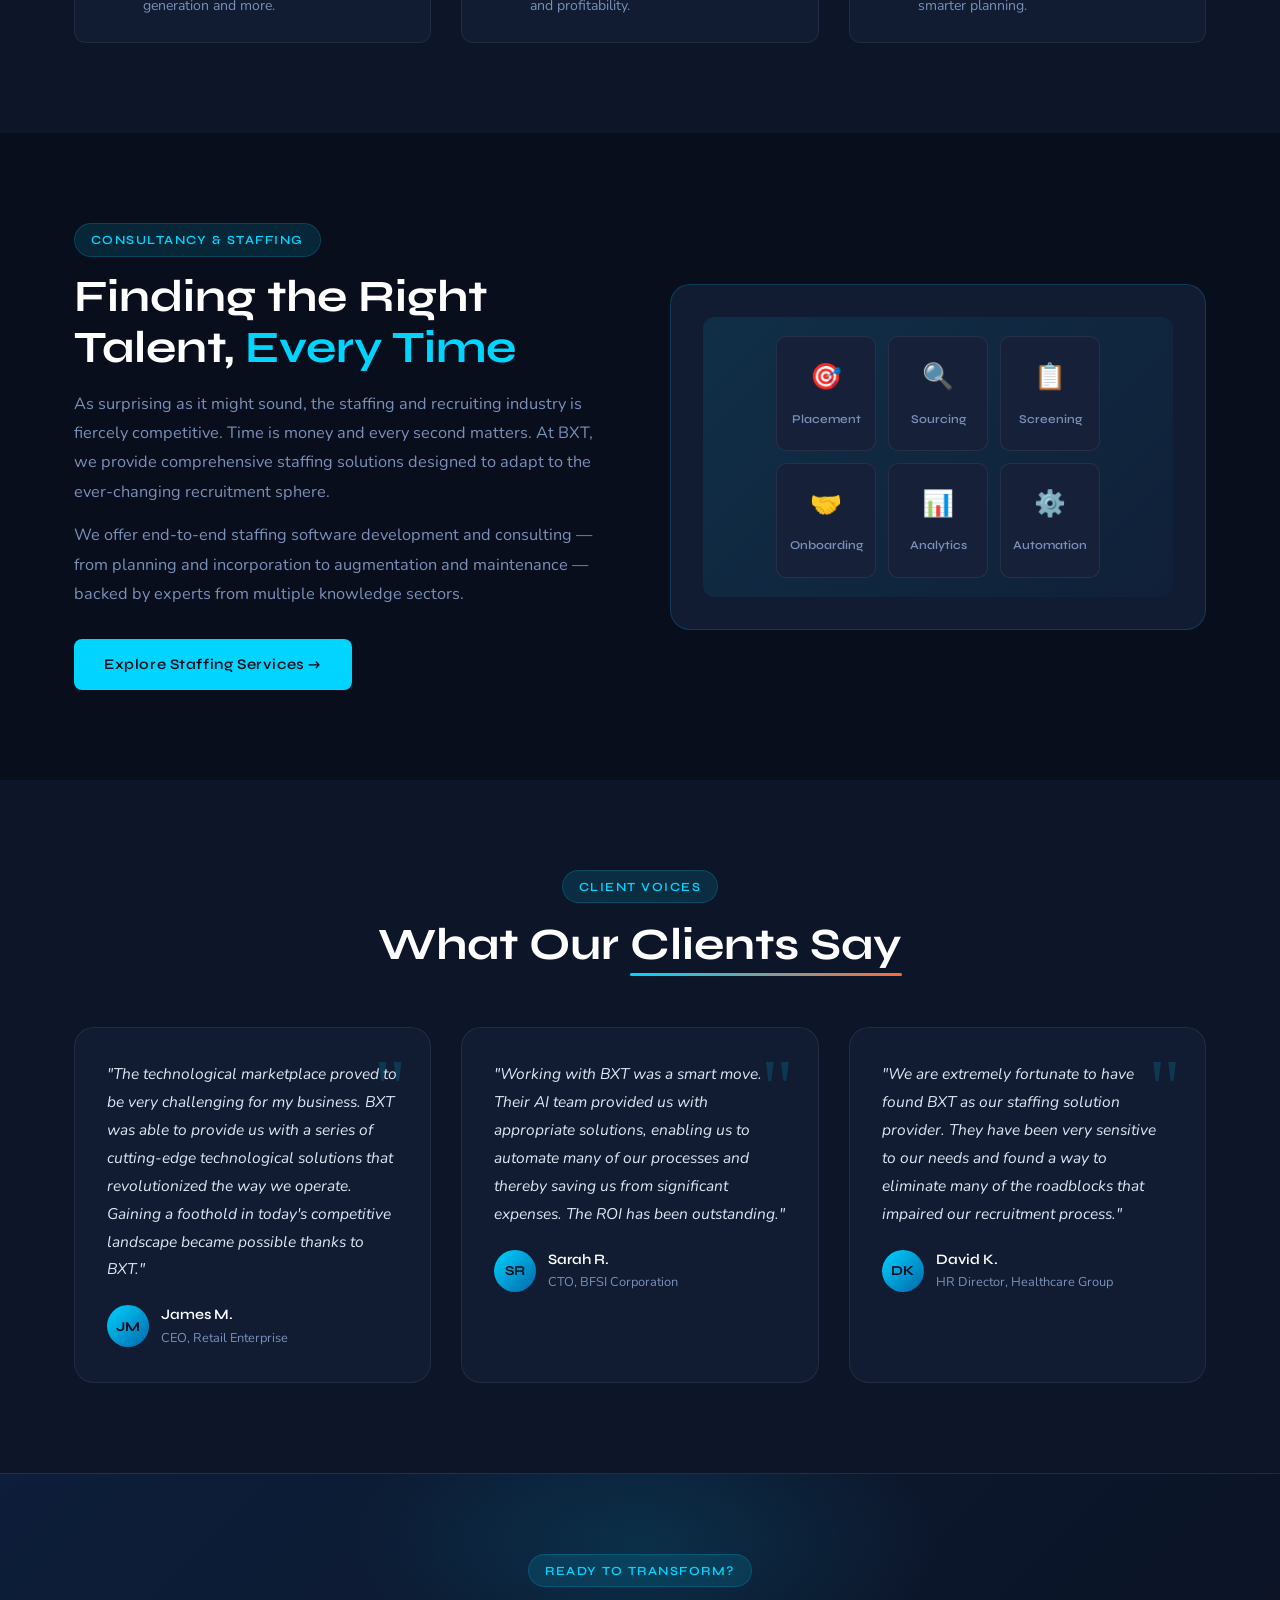
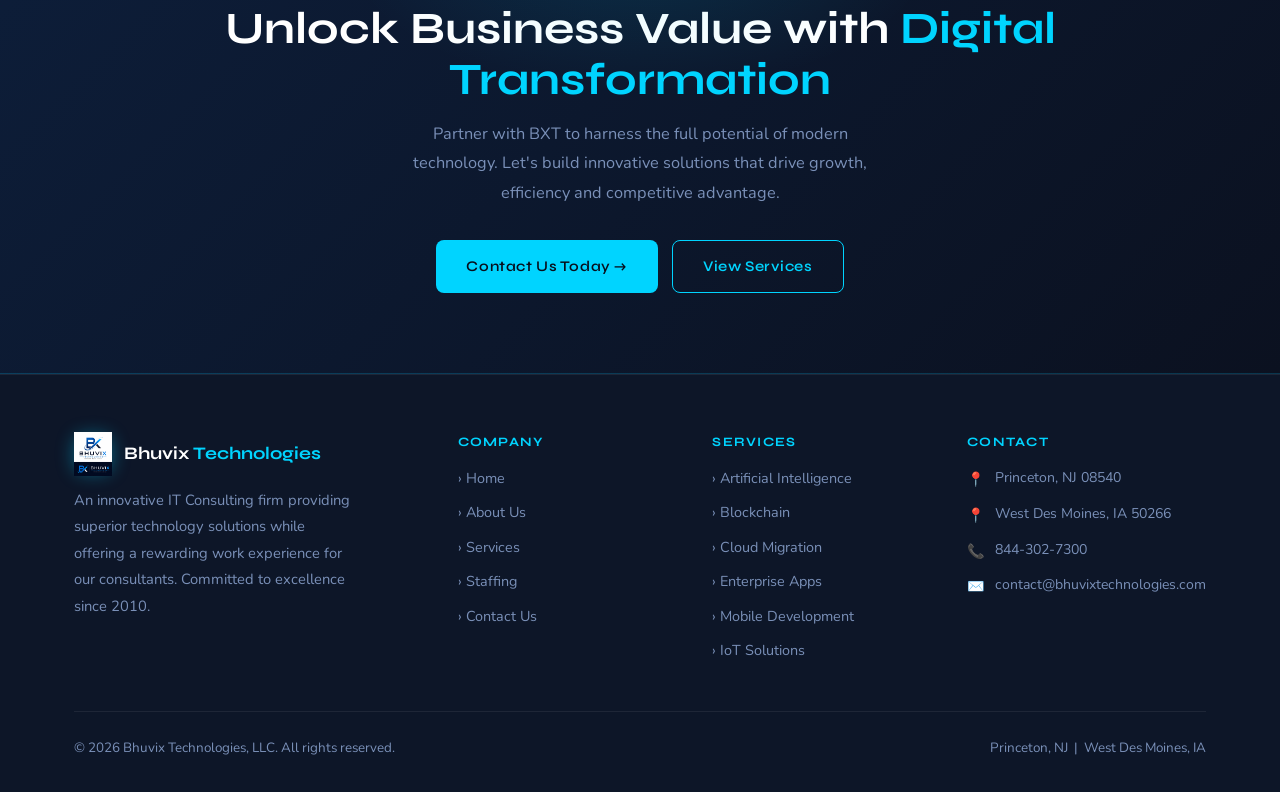
==== commit 088f0721: "Replaced PCS to BXT on whole website." ====
--- a/index.html
+++ b/index.html
@@ -265,7 +265,7 @@
     </div>
     <div class="grid-3">
       <div class="testi-card animate delay-1">
-        <p class="testi-text">"The technological marketplace proved to be very challenging for my business. BXT was able to provide us with a series of cutting-edge technological solutions that revolutionized the way we operate. Gaining a foothold in today's competitive landscape became possible thanks to PCS."</p>
+        <p class="testi-text">"The technological marketplace proved to be very challenging for my business. BXT was able to provide us with a series of cutting-edge technological solutions that revolutionized the way we operate. Gaining a foothold in today's competitive landscape became possible thanks to BXT."</p>
         <div class="testi-author">
           <div class="testi-avatar">JM</div>
           <div>
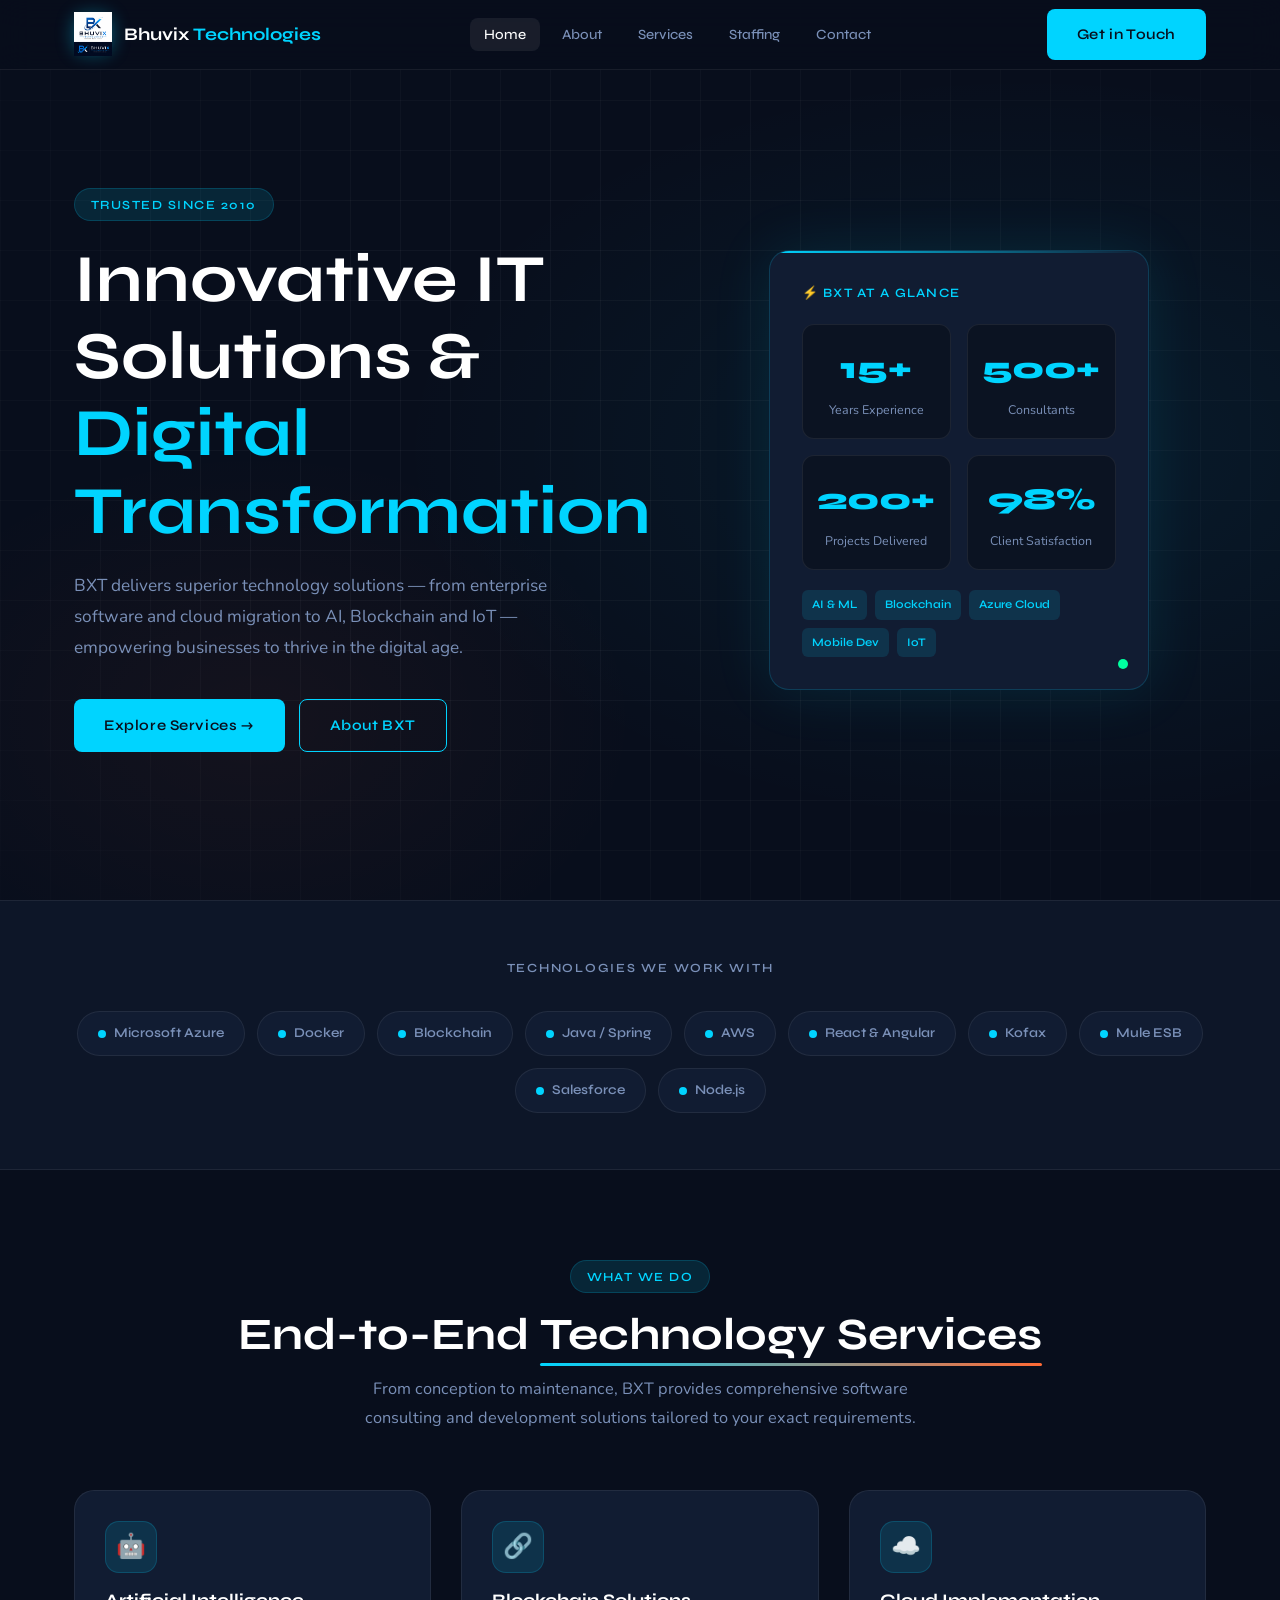
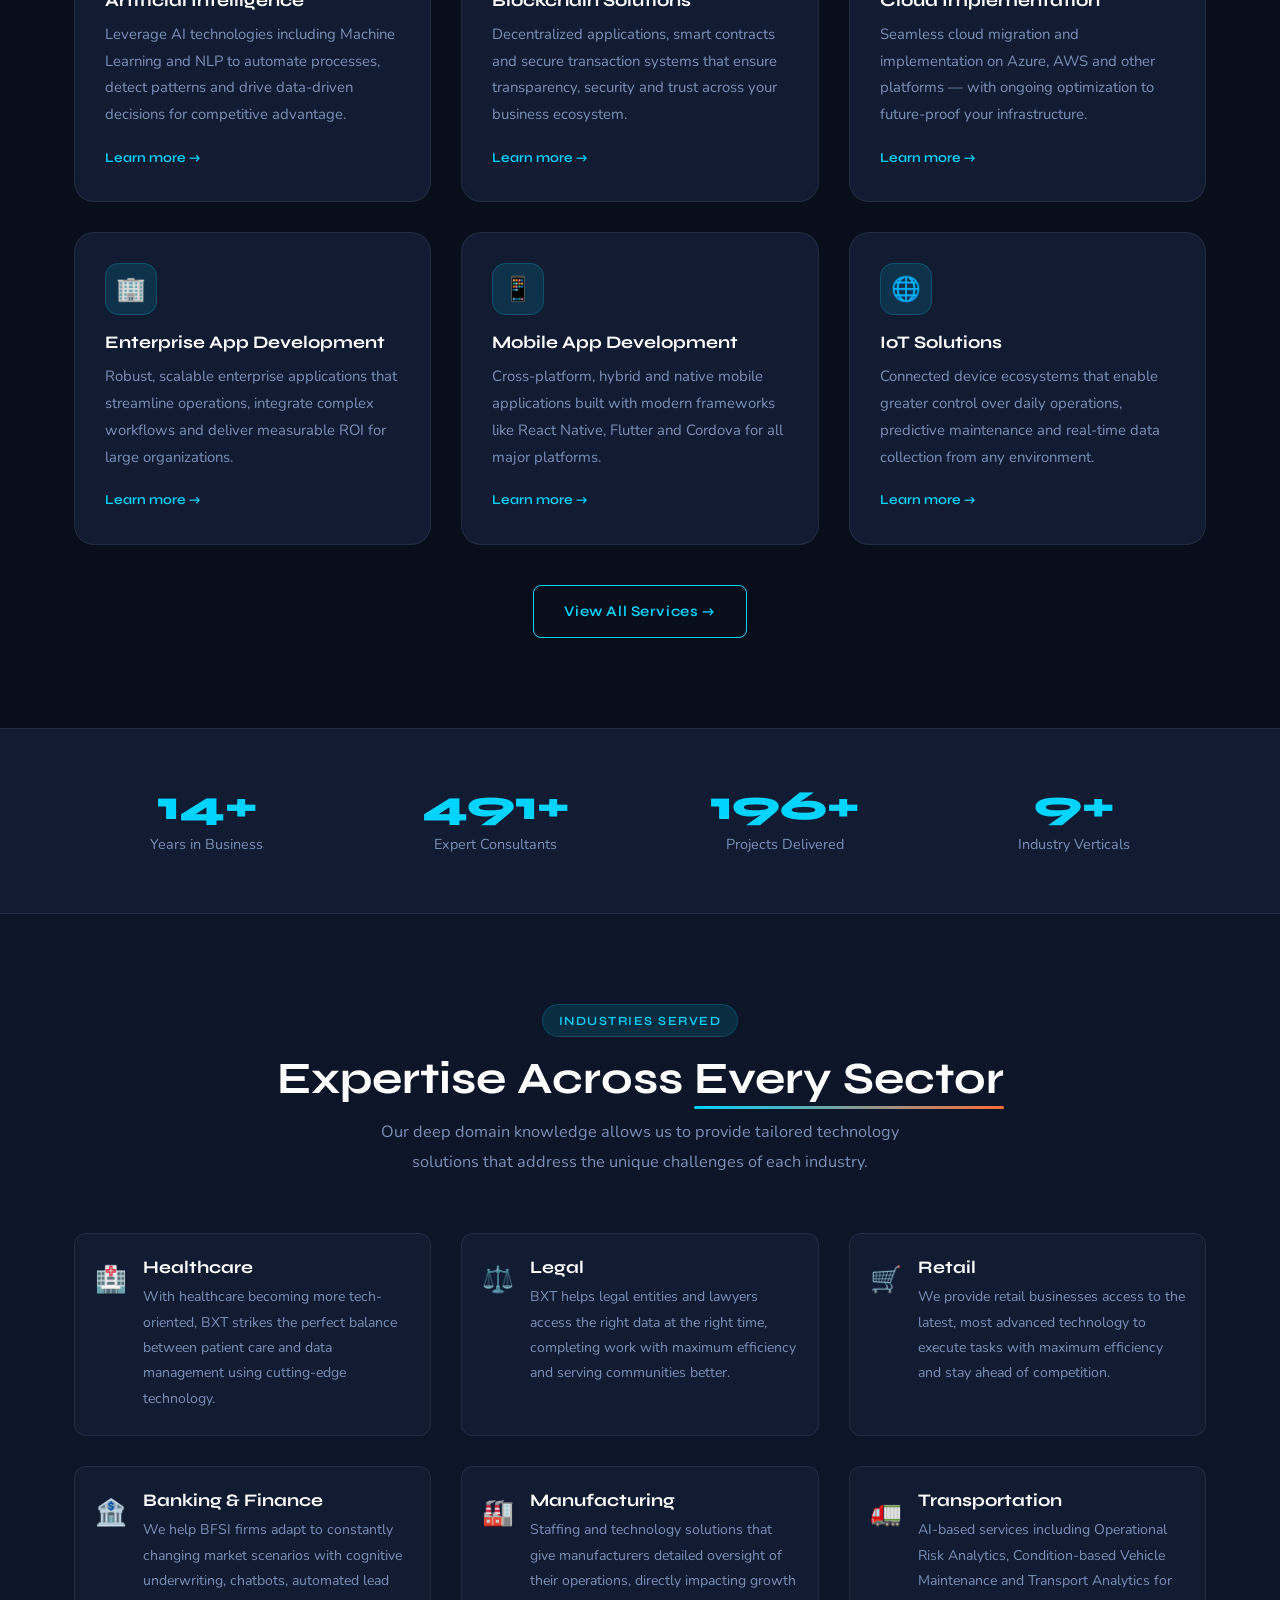
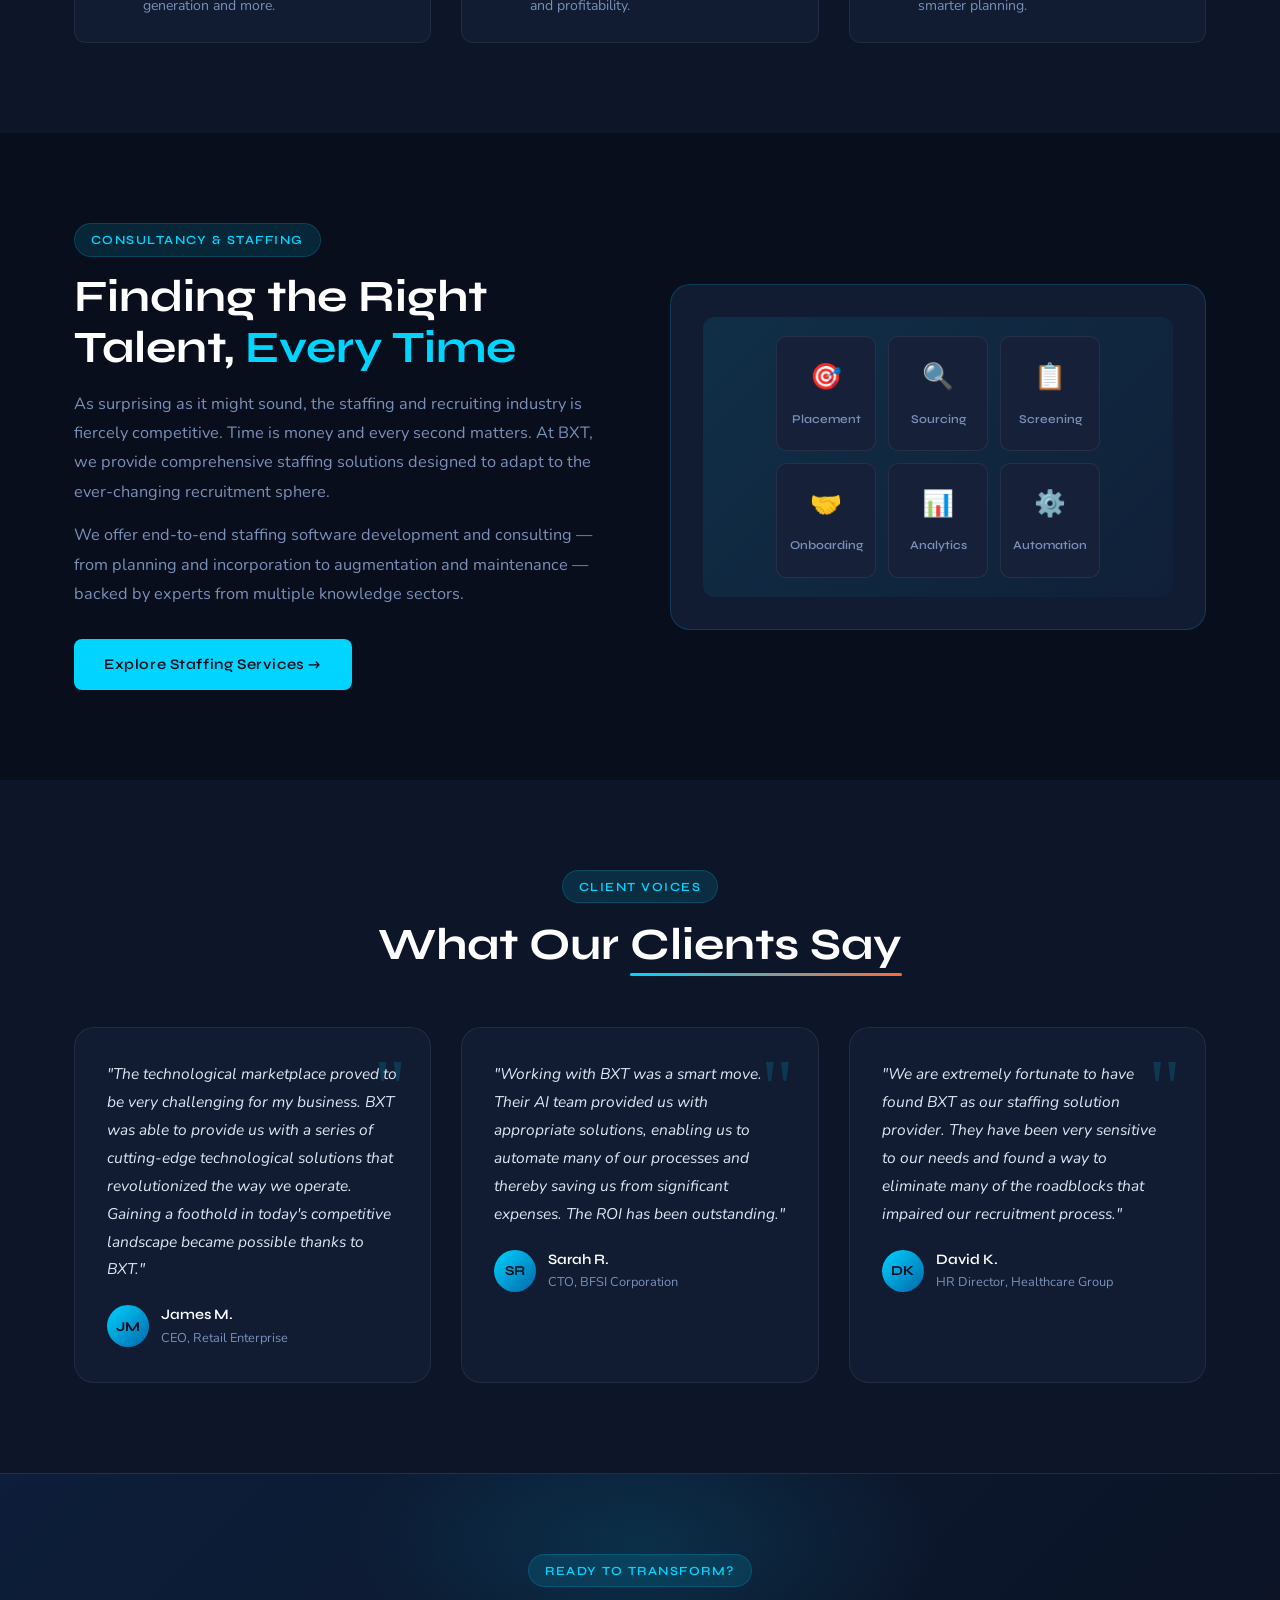
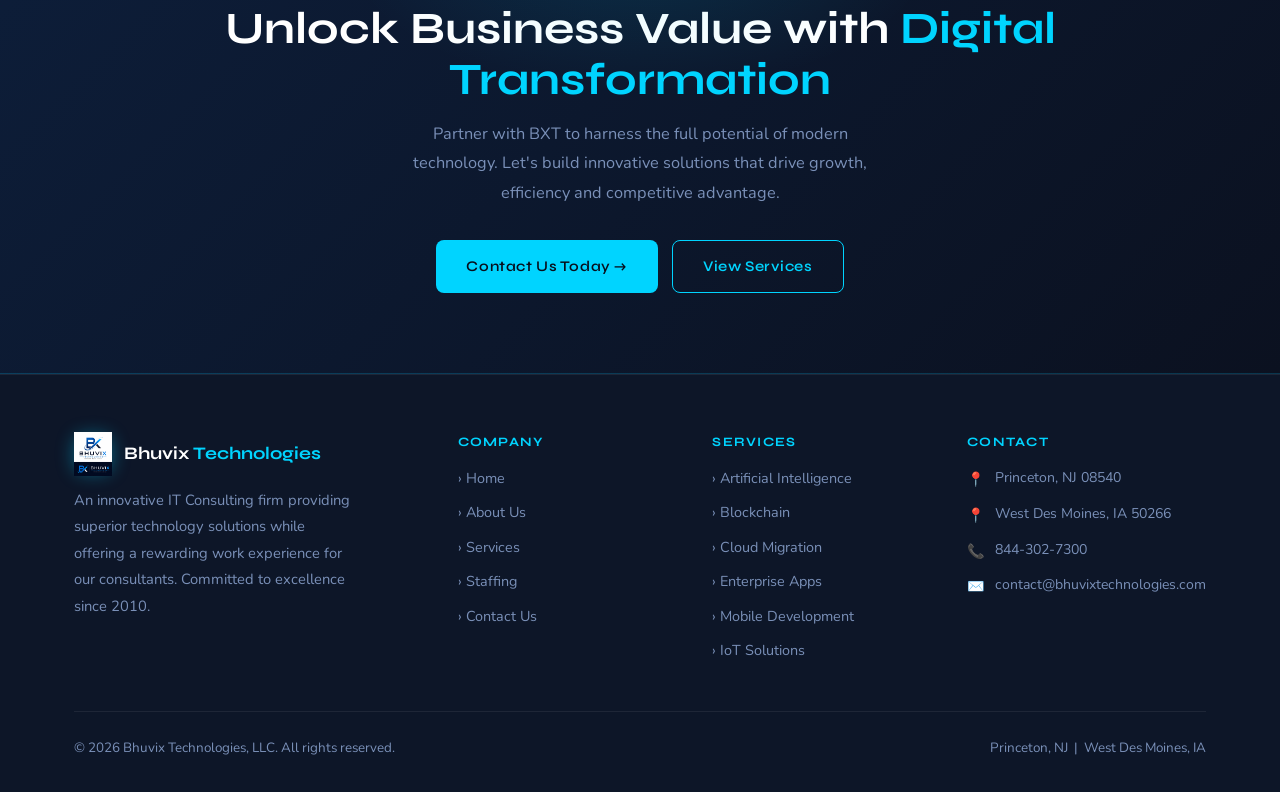
==== commit f3274a21: "Removed Pioneer completely and added Bhuix Technologies." ====
--- a/index.html
+++ b/index.html
@@ -3,7 +3,7 @@
 <head>
   <meta charset="UTF-8" />
   <meta name="viewport" content="width=device-width, initial-scale=1.0" />
-  <title>Pioneer Consulting Services – Innovative IT Solutions</title>
+  <title>Bhuvix Technologies – Innovative IT Solutions</title>
   <link rel="stylesheet" href="style.css" />
 </head>
 <body>
@@ -12,7 +12,7 @@
 <nav class="navbar">
   <div class="container">
     <a href="index.html" class="nav-logo">
-      <div class="nav-logo-icon"><img src="logo.jpeg" alt="Pioneer Consulting Services" style="height:44px; width:auto; display:block;" /></div>
+      <div class="nav-logo-icon"><img src="logo.jpeg" alt="Bhuvix Technologies" style="height:44px; width:auto; display:block;" /></div>
       <div class="nav-logo-text">Bhuvix <span>Technologies</span></div>
     </a>
     <ul class="nav-links" id="navLinks">
@@ -317,7 +317,7 @@
     <div class="footer-grid">
         <div class="footer-brand">
             <a href="index.html" class="nav-logo">
-                <div class="nav-logo-icon"><img src="logo.jpeg" alt="Pioneer Consulting Services" style="height:44px; width:auto; display:block;" /></div>
+                <div class="nav-logo-icon"><img src="logo.jpeg" alt="Bhuvix Technologies" style="height:44px; width:auto; display:block;" /></div>
                 <div class="nav-logo-text">Bhuvix <span>Technologies</span></div>
             </a>
             <p>An innovative IT Consulting firm providing superior technology solutions while offering a rewarding work experience for our consultants. Committed to excellence since 2010.</p>
--- a/style.css
+++ b/style.css
@@ -1,5 +1,5 @@
 /* ================================================
-   PIONEER CONSULTING SERVICES – Main Stylesheet
+   BHUVIX TECHNOLOGIES – Main Stylesheet
    Design: Deep-space precision tech
    ================================================ */
 
